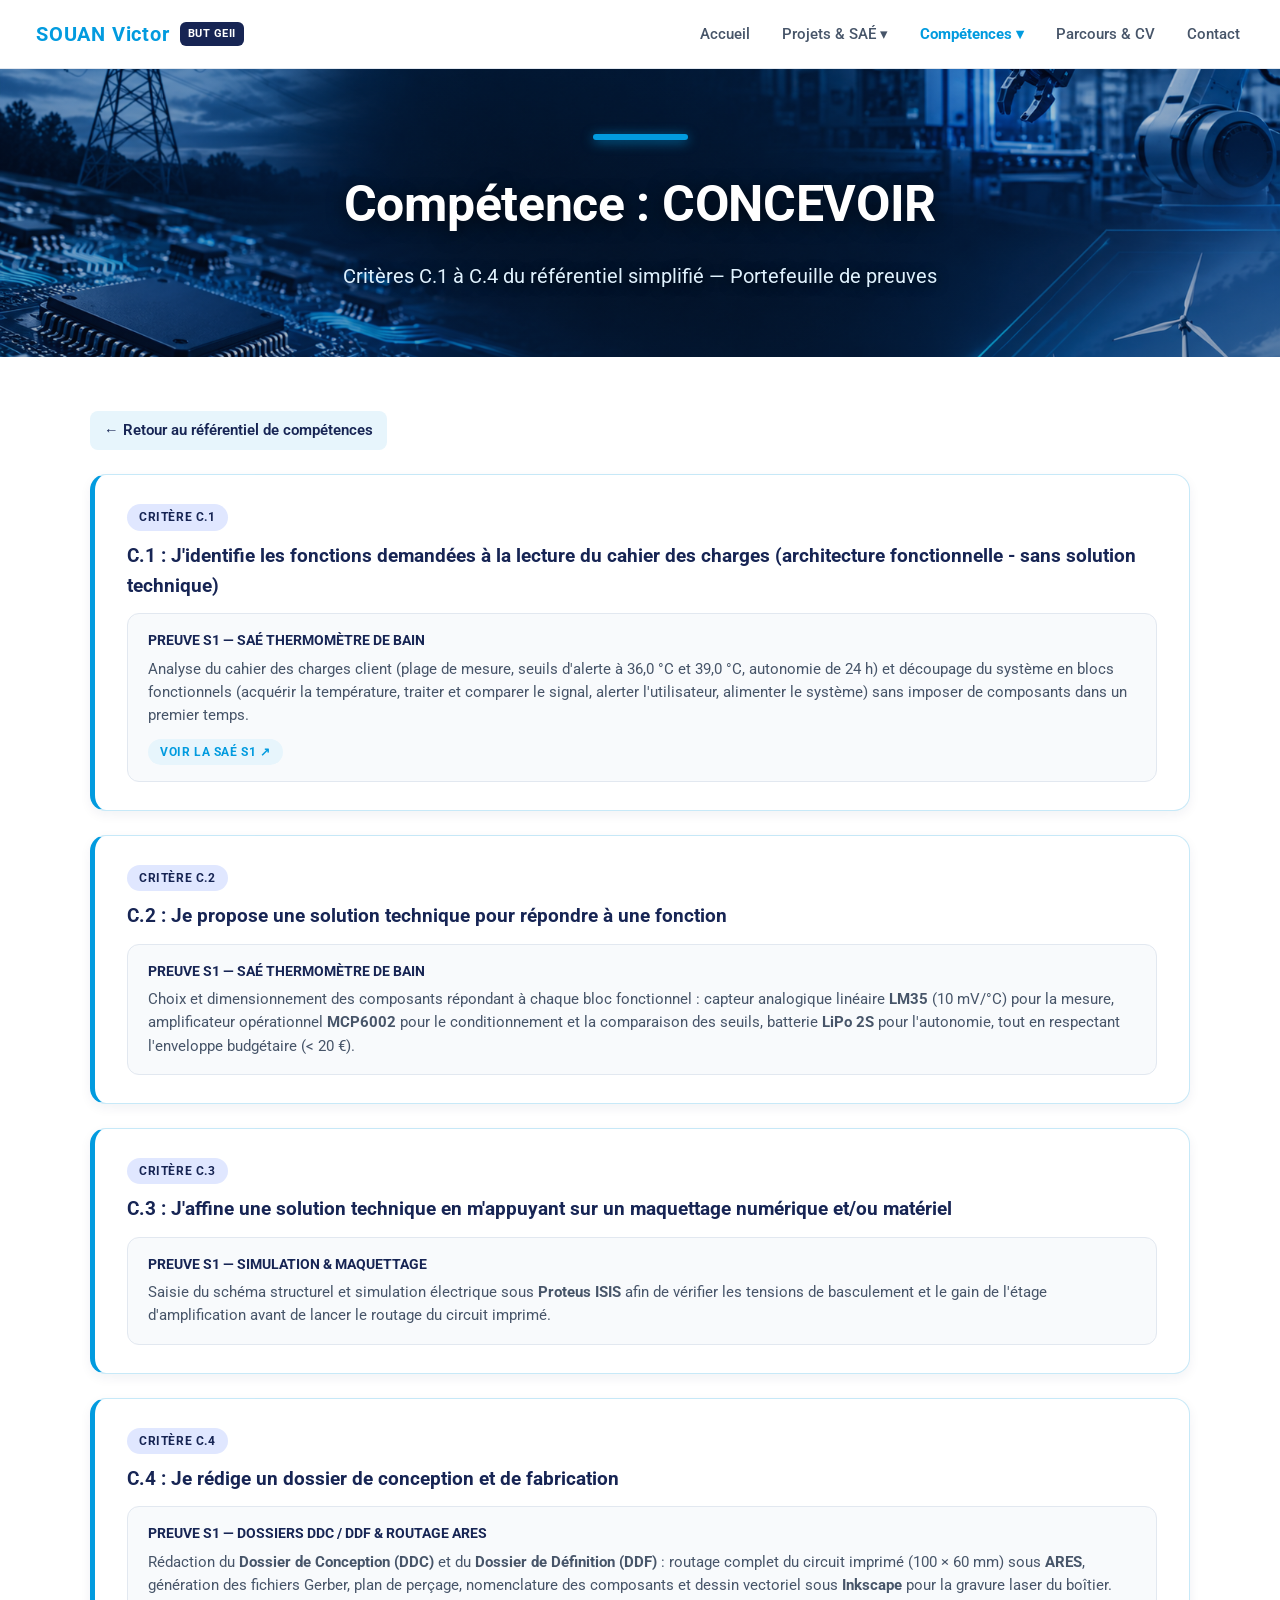
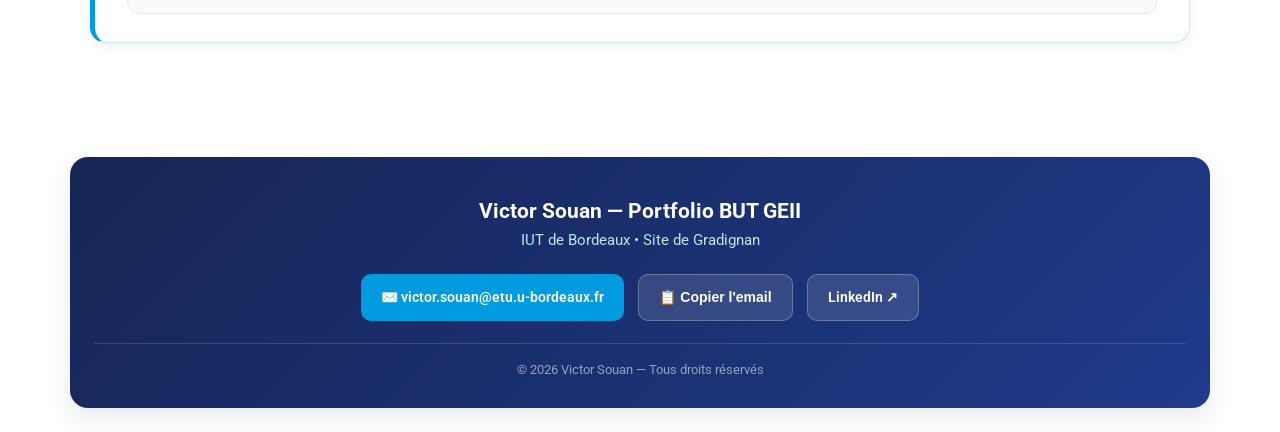
==== comp-concevoir.html @ 29f67bb3 "Add files via upload" ====
<!DOCTYPE html>
<html lang="fr">
<head>
  <meta charset="UTF-8">
  <meta name="viewport" content="width=device-width, initial-scale=1.0">
  <title>Compétence CONCEVOIR — SOUAN Victor</title>
  <link href="https://fonts.googleapis.com/css2?family=Open+Sans:wght@400;600;700&family=Roboto:wght@400;500;700&display=swap" rel="stylesheet">
  <link rel="stylesheet" href="style.css">
  <style>
    .hero-sub { min-height: 260px !important; padding: 65px 20px !important; }
    .breadcrumb {
      display: inline-flex; align-items: center; gap: 8px; text-decoration: none;
      color: var(--navy); font-weight: 600; font-size: 14.5px; margin-bottom: 24px;
      padding: 8px 14px; background: var(--bg-ice); border-radius: 8px; transition: 0.2s;
    }
    .breadcrumb:hover { background: var(--primary); color: #ffffff; }
    .ac-detail-card { margin-bottom: 24px; border-left: 5px solid var(--primary); }
    .ac-detail-card h2 { color: var(--navy); font-size: 19px; margin: 10px 0 12px; }
    .proof-box {
      background: #f8fafc; border: 1px solid #e2e8f0; border-radius: 12px;
      padding: 16px 20px; margin-top: 12px;
    }
    .proof-box h4 { font-size: 13.5px; text-transform: uppercase; color: var(--navy); margin-bottom: 6px; }
    .proof-box p { font-size: 14.5px; color: var(--text-muted); }
  </style>
</head>
<body>

  <header>
    <a href="index.html" class="brand">SOUAN Victor <span class="brand-badge">BUT GEII</span></a>
    <button class="menu-toggle" aria-label="Menu">☰</button>
    <nav>
      <ul>
        <li><a href="index.html">Accueil</a></li>
        <li>
          <a href="projets.html">Projets &amp; SAÉ ▾</a>
          <ul class="dropdown-menu">
            <li><a href="projets.html">Tous les projets</a></li>
            <li><a href="sae-s1.html">SAÉ S1 — Thermomètre de bain</a></li>
          </ul>
        </li>
        <li>
          <a href="competences.html" class="active">Compétences ▾</a>
          <ul class="dropdown-menu">
            <li><a href="competences.html">Vue d'ensemble</a></li>
            <li><a href="comp-concevoir.html">Concevoir (C.1 à C.4)</a></li>
            <li><a href="comp-verifier.html">Vérifier (V.1 à V.2)</a></li>
            <li><a href="comp-maintenir.html">Maintenir (M.1 à M.2)</a></li>
            <li><a href="comp-installer.html">Installer — EME (I.2)</a></li>
            <li><a href="comp-manager.html">Manager (G.1 à G.3)</a></li>
          </ul>
        </li>
        <li><a href="parcours.html">Parcours &amp; CV</a></li>
        <li><a href="contact.html">Contact</a></li>
      </ul>
    </nav>
  </header>

  <section class="hero hero-sub">
    <div class="hero-bar"></div>
    <h1>Compétence : CONCEVOIR</h1>
    <p>Critères C.1 à C.4 du référentiel simplifié — Portefeuille de preuves</p>
  </section>

  <div class="container">
    <a href="competences.html" class="breadcrumb">← Retour au référentiel de compétences</a>

    <!-- C.1 -->
    <div class="card ac-detail-card reveal">
      <span class="badge badge-navy">Critère C.1</span>
      <h2>C.1 : J'identifie les fonctions demandées à la lecture du cahier des charges (architecture fonctionnelle - sans solution technique)</h2>
      <div class="proof-box">
        <h4>Preuve S1 — SAÉ Thermomètre de bain</h4>
        <p>Analyse du cahier des charges client (plage de mesure, seuils d'alerte à 36,0 °C et 39,0 °C, autonomie de 24 h) et découpage du système en blocs fonctionnels (acquérir la température, traiter et comparer le signal, alerter l'utilisateur, alimenter le système) sans imposer de composants dans un premier temps.</p>
        <div style="margin-top: 10px;"><a href="sae-s1.html" class="badge badge-blue" style="text-decoration: none;">Voir la SAÉ S1 ↗</a></div>
      </div>
    </div>

    <!-- C.2 -->
    <div class="card ac-detail-card reveal">
      <span class="badge badge-navy">Critère C.2</span>
      <h2>C.2 : Je propose une solution technique pour répondre à une fonction</h2>
      <div class="proof-box">
        <h4>Preuve S1 — SAÉ Thermomètre de bain</h4>
        <p>Choix et dimensionnement des composants répondant à chaque bloc fonctionnel : capteur analogique linéaire <strong>LM35</strong> (10 mV/°C) pour la mesure, amplificateur opérationnel <strong>MCP6002</strong> pour le conditionnement et la comparaison des seuils, batterie <strong>LiPo 2S</strong> pour l'autonomie, tout en respectant l'enveloppe budgétaire (&lt; 20 €).</p>
      </div>
    </div>

    <!-- C.3 -->
    <div class="card ac-detail-card reveal">
      <span class="badge badge-navy">Critère C.3</span>
      <h2>C.3 : J'affine une solution technique en m'appuyant sur un maquettage numérique et/ou matériel</h2>
      <div class="proof-box">
        <h4>Preuve S1 — Simulation &amp; Maquettage</h4>
        <p>Saisie du schéma structurel et simulation électrique sous <strong>Proteus ISIS</strong> afin de vérifier les tensions de basculement et le gain de l'étage d'amplification avant de lancer le routage du circuit imprimé.</p>
      </div>
    </div>

    <!-- C.4 -->
    <div class="card ac-detail-card reveal">
      <span class="badge badge-navy">Critère C.4</span>
      <h2>C.4 : Je rédige un dossier de conception et de fabrication</h2>
      <div class="proof-box">
        <h4>Preuve S1 — Dossiers DDC / DDF &amp; Routage ARES</h4>
        <p>Rédaction du <strong>Dossier de Conception (DDC)</strong> et du <strong>Dossier de Définition (DDF)</strong> : routage complet du circuit imprimé (100 × 60 mm) sous <strong>ARES</strong>, génération des fichiers Gerber, plan de perçage, nomenclature des composants et dessin vectoriel sous <strong>Inkscape</strong> pour la gravure laser du boîtier.</p>
      </div>
    </div>
  </div>

  <footer>
    <div class="footer-card">
      <h3 style="font-size: 21px;">Victor Souan — Portfolio BUT GEII</h3>
      <p style="font-size: 14.5px; color: #bae6fd;">IUT de Bordeaux • Site de Gradignan</p>
      <div class="footer-actions">
        <a href="mailto:victor.souan@etu.u-bordeaux.fr" class="footer-btn btn-mail">✉️ victor.souan@etu.u-bordeaux.fr</a>
        <button class="footer-btn btn-in" data-copy-email="victor.souan@etu.u-bordeaux.fr">📋 Copier l'email</button>
        <a href="https://www.linkedin.com/in/victor-souan/" target="_blank" rel="noopener noreferrer" class="footer-btn btn-in">LinkedIn ↗</a>
      </div>
      <p style="font-size: 13px; color: #94a3b8; border-top: 1px solid rgba(255,255,255,0.15); padding-top: 16px;">© 2026 Victor Souan — Tous droits réservés</p>
    </div>
  </footer>

  <button id="backToTop" title="Haut de page">↑</button>
  <script src="script.js"></script>
</body>
</html>
---- style.css ----
:root {
  --primary: #029bdf;
  --primary-hover: #0284c7;
  --navy: #172554;
  --navy-light: #1e3a8a;
  --bg-ice: #e7f5fc;
  --text-dark: #1e293b;
  --text-muted: #475569;
  --border-light: rgba(2, 155, 223, 0.22);
  --shadow-sm: 0 4px 12px rgba(23, 37, 84, 0.06);
  --shadow-md: 0 10px 25px rgba(23, 37, 84, 0.1);
}

* {
  box-sizing: border-box;
  margin: 0;
  padding: 0;
}

html {
  scroll-behavior: smooth;
}

body {
  font-family: 'Roboto', 'Open Sans', Arial, sans-serif;
  color: var(--text-dark);
  background: #ffffff;
  line-height: 1.6;
  overflow-x: hidden;
}

/* --- ANIMATIONS AU SCROLL --- */
.reveal {
  opacity: 0;
  transform: translateY(24px);
  transition: opacity 0.6s ease, transform 0.6s ease;
}

.reveal.visible {
  opacity: 1;
  transform: translateY(0);
}

/* --- HEADER & NAVIGATION --- */
header {
  position: sticky;
  top: 0;
  z-index: 1000;
  background: rgba(255, 255, 255, 0.94);
  backdrop-filter: blur(10px);
  border-bottom: 1px solid #e2e8f0;
  padding: 14px 36px;
  display: flex;
  justify-content: space-between;
  align-items: center;
}

.brand {
  display: flex;
  align-items: center;
  gap: 10px;
  text-decoration: none;
  color: var(--primary);
  font-size: 20px;
  font-weight: 700;
  letter-spacing: 0.8px;
}

.brand-badge {
  background: var(--navy);
  color: #ffffff;
  font-size: 11px;
  padding: 3px 8px;
  border-radius: 6px;
  letter-spacing: 0.5px;
}

nav > ul {
  list-style: none;
  display: flex;
  gap: 24px;
  align-items: center;
}

nav li {
  position: relative;
}

nav a {
  text-decoration: none;
  color: var(--text-muted);
  font-size: 15px;
  font-weight: 500;
  padding: 8px 4px;
  display: inline-block;
  transition: color 0.2s;
}

nav a:hover, nav a.active {
  color: var(--primary);
  font-weight: 700;
}

.dropdown-menu {
  display: none;
  position: absolute;
  top: 100%;
  left: 0;
  background: #ffffff;
  min-width: 210px;
  border: 1px solid #e2e8f0;
  border-radius: 12px;
  box-shadow: var(--shadow-md);
  list-style: none;
  padding: 8px 0;
  z-index: 1100;
}

nav li:hover .dropdown-menu {
  display: block;
}

.dropdown-menu a {
  display: block;
  padding: 9px 18px;
  font-size: 14px;
}

.dropdown-menu a:hover {
  background: var(--bg-ice);
  color: var(--navy);
}

.menu-toggle {
  display: none;
  background: none;
  border: 1px solid #cbd5e1;
  border-radius: 8px;
  padding: 6px 12px;
  font-size: 20px;
  cursor: pointer;
  color: var(--navy);
}

/* --- HERO BANNER EN GRAND FORMAT (PLEIN ÉCRAN) --- */
.hero {
  background: linear-gradient(rgba(10, 18, 36, 0.18), rgba(10, 18, 36, 0.28)),
              url('banniere-geii.png') center/cover no-repeat;
  color: #ffffff;
  text-align: center;
  padding: 120px 20px;
  min-height: 82vh;
  display: flex;
  flex-direction: column;
  justify-content: center;
  align-items: center;
}

.hero-bar {
  width: 95px;
  height: 6px;
  background: var(--primary);
  margin: 0 auto 24px;
  border-radius: 3px;
  box-shadow: 0 2px 12px rgba(2, 155, 223, 0.7);
}

.hero h1 {
  font-size: 50px;
  font-weight: 700;
  margin-bottom: 16px;
  letter-spacing: -0.3px;
  text-shadow: 0 3px 18px rgba(0, 0, 0, 0.65);
}

.hero p {
  font-size: 20px;
  color: #e0f2fe;
  max-width: 780px;
  margin: 0 auto;
  text-shadow: 0 2px 12px rgba(0, 0, 0, 0.65);
}

/* --- CONTENEURS & CARTES --- */
.container {
  max-width: 1140px;
  margin: 0 auto;
  padding: 54px 20px;
}

.section-ice {
  background: var(--bg-ice);
  padding: 54px 20px;
}

.section-title {
  text-align: center;
  font-size: 26px;
  font-weight: 700;
  color: var(--primary);
  text-transform: uppercase;
  letter-spacing: 0.6px;
  margin-bottom: 28px;
}

.card {
  background: #ffffff;
  border-radius: 16px;
  padding: 28px 32px;
  border: 1px solid var(--border-light);
  box-shadow: var(--shadow-sm);
  transition: transform 0.25s ease, box-shadow 0.25s ease;
}

.card:hover {
  box-shadow: var(--shadow-md);
}

/* --- BADGES & BOUTONS --- */
.badge {
  display: inline-block;
  padding: 4px 12px;
  border-radius: 99px;
  font-size: 11.5px;
  font-weight: 700;
  letter-spacing: 0.6px;
  text-transform: uppercase;
}

.badge-blue { background: var(--bg-ice); color: var(--primary); }
.badge-navy { background: #e0e7ff; color: var(--navy); }
.badge-green { background: #dcfce7; color: #166534; }
.badge-amber { background: #fef3c7; color: #92400e; }
.badge-gray { background: #f1f5f9; color: #475569; }

.btn-navy {
  display: inline-flex;
  align-items: center;
  justify-content: center;
  gap: 10px;
  background: var(--navy);
  color: #ffffff;
  text-decoration: none;
  font-size: 14.5px;
  font-weight: 600;
  padding: 13px 24px;
  border-radius: 11px;
  border: none;
  cursor: pointer;
  transition: all 0.25s ease;
  box-shadow: 0 4px 12px rgba(23, 37, 84, 0.16);
}

.btn-navy:hover {
  background: #2563eb;
  transform: translateY(-2px);
  box-shadow: 0 8px 20px rgba(37, 99, 235, 0.25);
}

.btn-outline {
  display: inline-flex;
  align-items: center;
  justify-content: center;
  gap: 8px;
  background: #ffffff;
  color: var(--navy);
  text-decoration: none;
  font-size: 14.5px;
  font-weight: 600;
  padding: 12px 22px;
  border-radius: 11px;
  border: 1.5px solid var(--navy);
  cursor: pointer;
  transition: all 0.25s ease;
}

.btn-outline:hover {
  background: var(--navy);
  color: #ffffff;
}

/* --- BOUTON RETOUR EN HAUT --- */
#backToTop {
  position: fixed;
  bottom: 24px;
  right: 24px;
  width: 44px;
  height: 44px;
  border-radius: 50%;
  background: var(--navy);
  color: #ffffff;
  border: none;
  font-size: 18px;
  cursor: pointer;
  box-shadow: var(--shadow-md);
  opacity: 0;
  pointer-events: none;
  transition: 0.3s;
  z-index: 999;
}

#backToTop.show {
  opacity: 1;
  pointer-events: auto;
}

#backToTop:hover {
  background: var(--primary);
  transform: translateY(-3px);
}

/* --- FOOTER --- */
footer {
  padding: 36px 20px 24px;
  background: #ffffff;
}

.footer-card {
  max-width: 1140px;
  margin: 0 auto;
  background: linear-gradient(135deg, var(--navy) 0%, var(--navy-light) 100%);
  color: #ffffff;
  padding: 38px 24px 28px;
  border-radius: 18px;
  text-align: center;
  box-shadow: var(--shadow-md);
}

.footer-actions {
  display: flex;
  justify-content: center;
  flex-wrap: wrap;
  gap: 14px;
  margin: 22px 0;
}

.footer-btn {
  display: inline-flex;
  align-items: center;
  gap: 8px;
  padding: 11px 20px;
  border-radius: 10px;
  font-size: 14px;
  font-weight: 600;
  text-decoration: none;
  border: none;
  cursor: pointer;
  transition: 0.25s;
}

.btn-mail { background: var(--primary); color: #ffffff; }
.btn-mail:hover { background: #38bdf8; color: #0f172a; }
.btn-in { background: rgba(255,255,255,0.12); color: #ffffff; border: 1px solid rgba(255,255,255,0.25); }
.btn-in:hover { background: #ffffff; color: var(--navy); }

/* --- RESPONSIVE MOBILE --- */
@media (max-width: 820px) {
  header { padding: 14px 20px; }
  .menu-toggle { display: block; }
  nav {
    display: none;
    width: 100%;
    padding-top: 12px;
  }
  nav.open { display: block; }
  nav > ul { flex-direction: column; align-items: flex-start; gap: 6px; }
  .dropdown-menu {
    position: static;
    box-shadow: none;
    border: none;
    padding-left: 16px;
    display: block;
  }
  .hero h1 { font-size: 32px; }
  .hero p { font-size: 16px; }
  .hero { padding: 80px 16px; min-height: 55vh; }
}/* --- VISIONNEUSE PLEIN ÉCRAN (LIGHTBOX) --- */
.proof-img {
  cursor: zoom-in;
  transition: transform 0.25s ease, box-shadow 0.25s ease;
}

.proof-img:hover {
  transform: scale(1.02);
  box-shadow: 0 8px 20px rgba(2, 155, 223, 0.25);
}

#imageLightbox {
  position: fixed;
  inset: 0;
  background: rgba(15, 23, 42, 0.92);
  backdrop-filter: blur(6px);
  display: none;
  flex-direction: column;
  justify-content: center;
  align-items: center;
  padding: 24px;
  z-index: 2000;
}

#imageLightbox.active {
  display: flex;
  animation: fadeInZoom 0.22s ease;
}

@keyframes fadeInZoom {
  from { opacity: 0; transform: scale(0.96); }
  to { opacity: 1; transform: scale(1); }
}

#lightboxImg {
  max-width: 92vw;
  max-height: 80vh;
  border-radius: 12px;
  border: 2px solid rgba(255, 255, 255, 0.2);
  box-shadow: 0 20px 50px rgba(0, 0, 0, 0.6);
  background: #ffffff;
}

#lightboxCaption {
  color: #e0f2fe;
  font-size: 16px;
  font-weight: 600;
  margin-top: 16px;
  text-align: center;
}

#lightboxClose {
  position: absolute;
  top: 22px;
  right: 28px;
  background: rgba(255, 255, 255, 0.15);
  color: #ffffff;
  border: 1px solid rgba(255, 255, 255, 0.3);
  border-radius: 50%;
  width: 44px;
  height: 44px;
  font-size: 20px;
  cursor: pointer;
  transition: 0.2s;
}

#lightboxClose:hover {
  background: var(--primary);
}
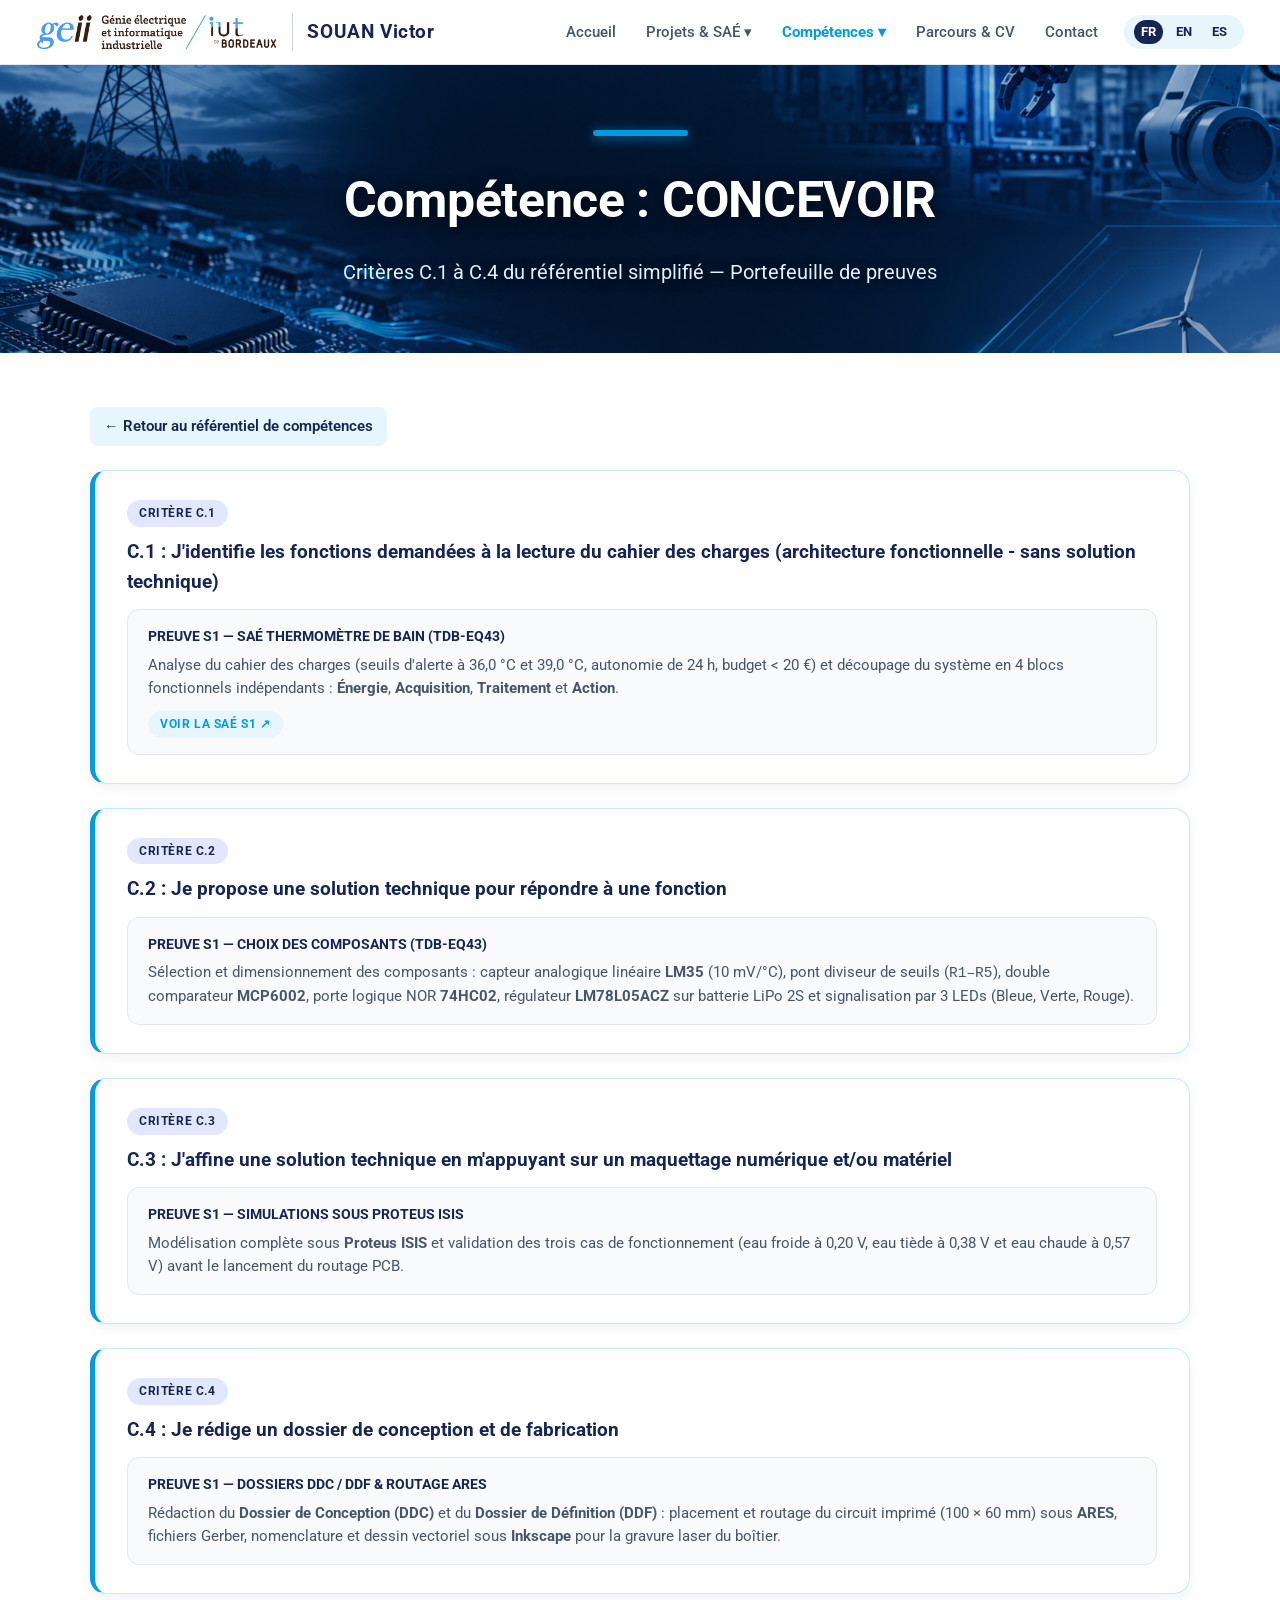
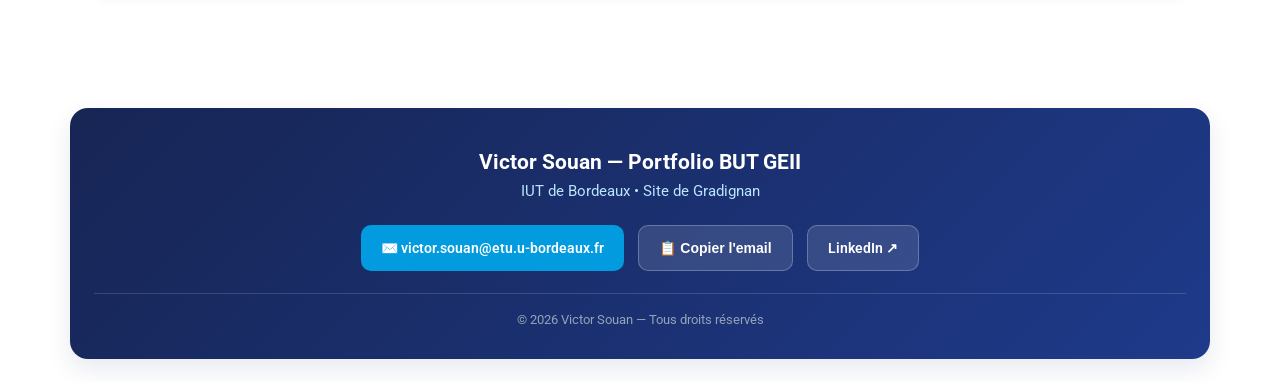
==== commit a0648289: "Add files via upload" ====
--- a/comp-concevoir.html
+++ b/comp-concevoir.html
@@ -27,7 +27,10 @@
 <body>
 
   <header>
-    <a href="index.html" class="brand">SOUAN Victor <span class="brand-badge">BUT GEII</span></a>
+    <a href="index.html" class="brand">
+      <img src="logoGEII_retina.png" alt="Logo GEII IUT de Bordeaux" class="brand-logo">
+      <span>SOUAN Victor</span>
+    </a>
     <button class="menu-toggle" aria-label="Menu">☰</button>
     <nav>
       <ul>
@@ -52,6 +55,11 @@
         </li>
         <li><a href="parcours.html">Parcours &amp; CV</a></li>
         <li><a href="contact.html">Contact</a></li>
+        <li class="lang-switch">
+          <a href="index.html" class="active-lang">FR</a>
+          <a href="index-en.html">EN</a>
+          <a href="index-es.html">ES</a>
+        </li>
       </ul>
     </nav>
   </header>
@@ -65,44 +73,40 @@
   <div class="container">
     <a href="competences.html" class="breadcrumb">← Retour au référentiel de compétences</a>
 
-    <!-- C.1 -->
     <div class="card ac-detail-card reveal">
       <span class="badge badge-navy">Critère C.1</span>
       <h2>C.1 : J'identifie les fonctions demandées à la lecture du cahier des charges (architecture fonctionnelle - sans solution technique)</h2>
       <div class="proof-box">
-        <h4>Preuve S1 — SAÉ Thermomètre de bain</h4>
-        <p>Analyse du cahier des charges client (plage de mesure, seuils d'alerte à 36,0 °C et 39,0 °C, autonomie de 24 h) et découpage du système en blocs fonctionnels (acquérir la température, traiter et comparer le signal, alerter l'utilisateur, alimenter le système) sans imposer de composants dans un premier temps.</p>
+        <h4>Preuve S1 — SAÉ Thermomètre de bain (TDB-EQ43)</h4>
+        <p>Analyse du cahier des charges (seuils d'alerte à 36,0 °C et 39,0 °C, autonomie de 24 h, budget &lt; 20 €) et découpage du système en 4 blocs fonctionnels indépendants : <strong>Énergie</strong>, <strong>Acquisition</strong>, <strong>Traitement</strong> et <strong>Action</strong>.</p>
         <div style="margin-top: 10px;"><a href="sae-s1.html" class="badge badge-blue" style="text-decoration: none;">Voir la SAÉ S1 ↗</a></div>
       </div>
     </div>
 
-    <!-- C.2 -->
     <div class="card ac-detail-card reveal">
       <span class="badge badge-navy">Critère C.2</span>
       <h2>C.2 : Je propose une solution technique pour répondre à une fonction</h2>
       <div class="proof-box">
-        <h4>Preuve S1 — SAÉ Thermomètre de bain</h4>
-        <p>Choix et dimensionnement des composants répondant à chaque bloc fonctionnel : capteur analogique linéaire <strong>LM35</strong> (10 mV/°C) pour la mesure, amplificateur opérationnel <strong>MCP6002</strong> pour le conditionnement et la comparaison des seuils, batterie <strong>LiPo 2S</strong> pour l'autonomie, tout en respectant l'enveloppe budgétaire (&lt; 20 €).</p>
+        <h4>Preuve S1 — Choix des composants (TDB-EQ43)</h4>
+        <p>Sélection et dimensionnement des composants : capteur analogique linéaire <strong>LM35</strong> (10 mV/°C), pont diviseur de seuils (<code>R1–R5</code>), double comparateur <strong>MCP6002</strong>, porte logique NOR <strong>74HC02</strong>, régulateur <strong>LM78L05ACZ</strong> sur batterie LiPo 2S et signalisation par 3 LEDs (Bleue, Verte, Rouge).</p>
       </div>
     </div>
 
-    <!-- C.3 -->
     <div class="card ac-detail-card reveal">
       <span class="badge badge-navy">Critère C.3</span>
       <h2>C.3 : J'affine une solution technique en m'appuyant sur un maquettage numérique et/ou matériel</h2>
       <div class="proof-box">
-        <h4>Preuve S1 — Simulation &amp; Maquettage</h4>
-        <p>Saisie du schéma structurel et simulation électrique sous <strong>Proteus ISIS</strong> afin de vérifier les tensions de basculement et le gain de l'étage d'amplification avant de lancer le routage du circuit imprimé.</p>
+        <h4>Preuve S1 — Simulations sous Proteus ISIS</h4>
+        <p>Modélisation complète sous <strong>Proteus ISIS</strong> et validation des trois cas de fonctionnement (eau froide à 0,20 V, eau tiède à 0,38 V et eau chaude à 0,57 V) avant le lancement du routage PCB.</p>
       </div>
     </div>
 
-    <!-- C.4 -->
     <div class="card ac-detail-card reveal">
       <span class="badge badge-navy">Critère C.4</span>
       <h2>C.4 : Je rédige un dossier de conception et de fabrication</h2>
       <div class="proof-box">
         <h4>Preuve S1 — Dossiers DDC / DDF &amp; Routage ARES</h4>
-        <p>Rédaction du <strong>Dossier de Conception (DDC)</strong> et du <strong>Dossier de Définition (DDF)</strong> : routage complet du circuit imprimé (100 × 60 mm) sous <strong>ARES</strong>, génération des fichiers Gerber, plan de perçage, nomenclature des composants et dessin vectoriel sous <strong>Inkscape</strong> pour la gravure laser du boîtier.</p>
+        <p>Rédaction du <strong>Dossier de Conception (DDC)</strong> et du <strong>Dossier de Définition (DDF)</strong> : placement et routage du circuit imprimé (100 × 60 mm) sous <strong>ARES</strong>, fichiers Gerber, nomenclature et dessin vectoriel sous <strong>Inkscape</strong> pour la gravure laser du boîtier.</p>
       </div>
     </div>
   </div>
--- a/style.css
+++ b/style.css
@@ -46,10 +46,10 @@
   position: sticky;
   top: 0;
   z-index: 1000;
-  background: rgba(255, 255, 255, 0.94);
+  background: rgba(255, 255, 255, 0.96);
   backdrop-filter: blur(10px);
   border-bottom: 1px solid #e2e8f0;
-  padding: 14px 36px;
+  padding: 12px 36px;
   display: flex;
   justify-content: space-between;
   align-items: center;
@@ -58,27 +58,51 @@
 .brand {
   display: flex;
   align-items: center;
-  gap: 10px;
-  text-decoration: none;
-  color: var(--primary);
-  font-size: 20px;
-  font-weight: 700;
-  letter-spacing: 0.8px;
-}
-
-.brand-badge {
+  gap: 14px;
+  text-decoration: none;
+  color: var(--navy);
+  font-size: 19px;
+  font-weight: 700;
+  letter-spacing: 0.6px;
+}
+
+.brand-logo {
+  height: 36px;
+  width: auto;
+  display: block;
+  padding-right: 14px;
+  border-right: 1.5px solid #cbd5e1;
+}
+
+.lang-switch {
+  display: inline-flex;
+  align-items: center;
+  gap: 6px;
+  background: var(--bg-ice);
+  padding: 5px 10px;
+  border-radius: 99px;
+  font-size: 12.5px;
+  font-weight: 700;
+}
+
+.lang-switch a {
+  padding: 2px 7px;
+  border-radius: 99px;
+  color: var(--navy);
+  text-decoration: none;
+  font-size: 12.5px;
+  font-weight: 700;
+}
+
+.lang-switch a.active-lang {
   background: var(--navy);
   color: #ffffff;
-  font-size: 11px;
-  padding: 3px 8px;
-  border-radius: 6px;
-  letter-spacing: 0.5px;
 }
 
 nav > ul {
   list-style: none;
   display: flex;
-  gap: 24px;
+  gap: 22px;
   align-items: center;
 }
 
@@ -107,7 +131,7 @@
   top: 100%;
   left: 0;
   background: #ffffff;
-  min-width: 210px;
+  min-width: 225px;
   border: 1px solid #e2e8f0;
   border-radius: 12px;
   box-shadow: var(--shadow-md);
@@ -142,7 +166,7 @@
   color: var(--navy);
 }
 
-/* --- HERO BANNER EN GRAND FORMAT (PLEIN ÉCRAN) --- */
+/* --- HERO BANNER EN GRAND FORMAT --- */
 .hero {
   background: linear-gradient(rgba(10, 18, 36, 0.18), rgba(10, 18, 36, 0.28)),
               url('banniere-geii.png') center/cover no-repeat;
@@ -277,6 +301,76 @@
 .btn-outline:hover {
   background: var(--navy);
   color: #ffffff;
+}
+
+/* --- VISIONNEUSE PLEIN ÉCRAN (LIGHTBOX) --- */
+.proof-img {
+  cursor: zoom-in;
+  transition: transform 0.25s ease, box-shadow 0.25s ease;
+}
+
+.proof-img:hover {
+  transform: scale(1.02);
+  box-shadow: 0 8px 20px rgba(2, 155, 223, 0.25);
+}
+
+#imageLightbox {
+  position: fixed;
+  inset: 0;
+  background: rgba(15, 23, 42, 0.92);
+  backdrop-filter: blur(6px);
+  display: none;
+  flex-direction: column;
+  justify-content: center;
+  align-items: center;
+  padding: 24px;
+  z-index: 2000;
+}
+
+#imageLightbox.active {
+  display: flex;
+  animation: fadeInZoom 0.22s ease;
+}
+
+@keyframes fadeInZoom {
+  from { opacity: 0; transform: scale(0.96); }
+  to { opacity: 1; transform: scale(1); }
+}
+
+#lightboxImg {
+  max-width: 92vw;
+  max-height: 80vh;
+  border-radius: 12px;
+  border: 2px solid rgba(255, 255, 255, 0.2);
+  box-shadow: 0 20px 50px rgba(0, 0, 0, 0.6);
+  background: #ffffff;
+}
+
+#lightboxCaption {
+  color: #e0f2fe;
+  font-size: 16px;
+  font-weight: 600;
+  margin-top: 16px;
+  text-align: center;
+}
+
+#lightboxClose {
+  position: absolute;
+  top: 22px;
+  right: 28px;
+  background: rgba(255, 255, 255, 0.15);
+  color: #ffffff;
+  border: 1px solid rgba(255, 255, 255, 0.3);
+  border-radius: 50%;
+  width: 44px;
+  height: 44px;
+  font-size: 20px;
+  cursor: pointer;
+  transition: 0.2s;
+}
+
+#lightboxClose:hover {
+  background: var(--primary);
 }
 
 /* --- BOUTON RETOUR EN HAUT --- */
@@ -355,7 +449,9 @@
 
 /* --- RESPONSIVE MOBILE --- */
 @media (max-width: 820px) {
-  header { padding: 14px 20px; }
+  header { padding: 12px 18px; }
+  .brand-logo { height: 28px; padding-right: 10px; }
+  .brand { font-size: 16px; gap: 10px; }
   .menu-toggle { display: block; }
   nav {
     display: none;
@@ -374,72 +470,4 @@
   .hero h1 { font-size: 32px; }
   .hero p { font-size: 16px; }
   .hero { padding: 80px 16px; min-height: 55vh; }
-}/* --- VISIONNEUSE PLEIN ÉCRAN (LIGHTBOX) --- */
-.proof-img {
-  cursor: zoom-in;
-  transition: transform 0.25s ease, box-shadow 0.25s ease;
-}
-
-.proof-img:hover {
-  transform: scale(1.02);
-  box-shadow: 0 8px 20px rgba(2, 155, 223, 0.25);
-}
-
-#imageLightbox {
-  position: fixed;
-  inset: 0;
-  background: rgba(15, 23, 42, 0.92);
-  backdrop-filter: blur(6px);
-  display: none;
-  flex-direction: column;
-  justify-content: center;
-  align-items: center;
-  padding: 24px;
-  z-index: 2000;
-}
-
-#imageLightbox.active {
-  display: flex;
-  animation: fadeInZoom 0.22s ease;
-}
-
-@keyframes fadeInZoom {
-  from { opacity: 0; transform: scale(0.96); }
-  to { opacity: 1; transform: scale(1); }
-}
-
-#lightboxImg {
-  max-width: 92vw;
-  max-height: 80vh;
-  border-radius: 12px;
-  border: 2px solid rgba(255, 255, 255, 0.2);
-  box-shadow: 0 20px 50px rgba(0, 0, 0, 0.6);
-  background: #ffffff;
-}
-
-#lightboxCaption {
-  color: #e0f2fe;
-  font-size: 16px;
-  font-weight: 600;
-  margin-top: 16px;
-  text-align: center;
-}
-
-#lightboxClose {
-  position: absolute;
-  top: 22px;
-  right: 28px;
-  background: rgba(255, 255, 255, 0.15);
-  color: #ffffff;
-  border: 1px solid rgba(255, 255, 255, 0.3);
-  border-radius: 50%;
-  width: 44px;
-  height: 44px;
-  font-size: 20px;
-  cursor: pointer;
-  transition: 0.2s;
-}
-
-#lightboxClose:hover {
-  background: var(--primary);
 }
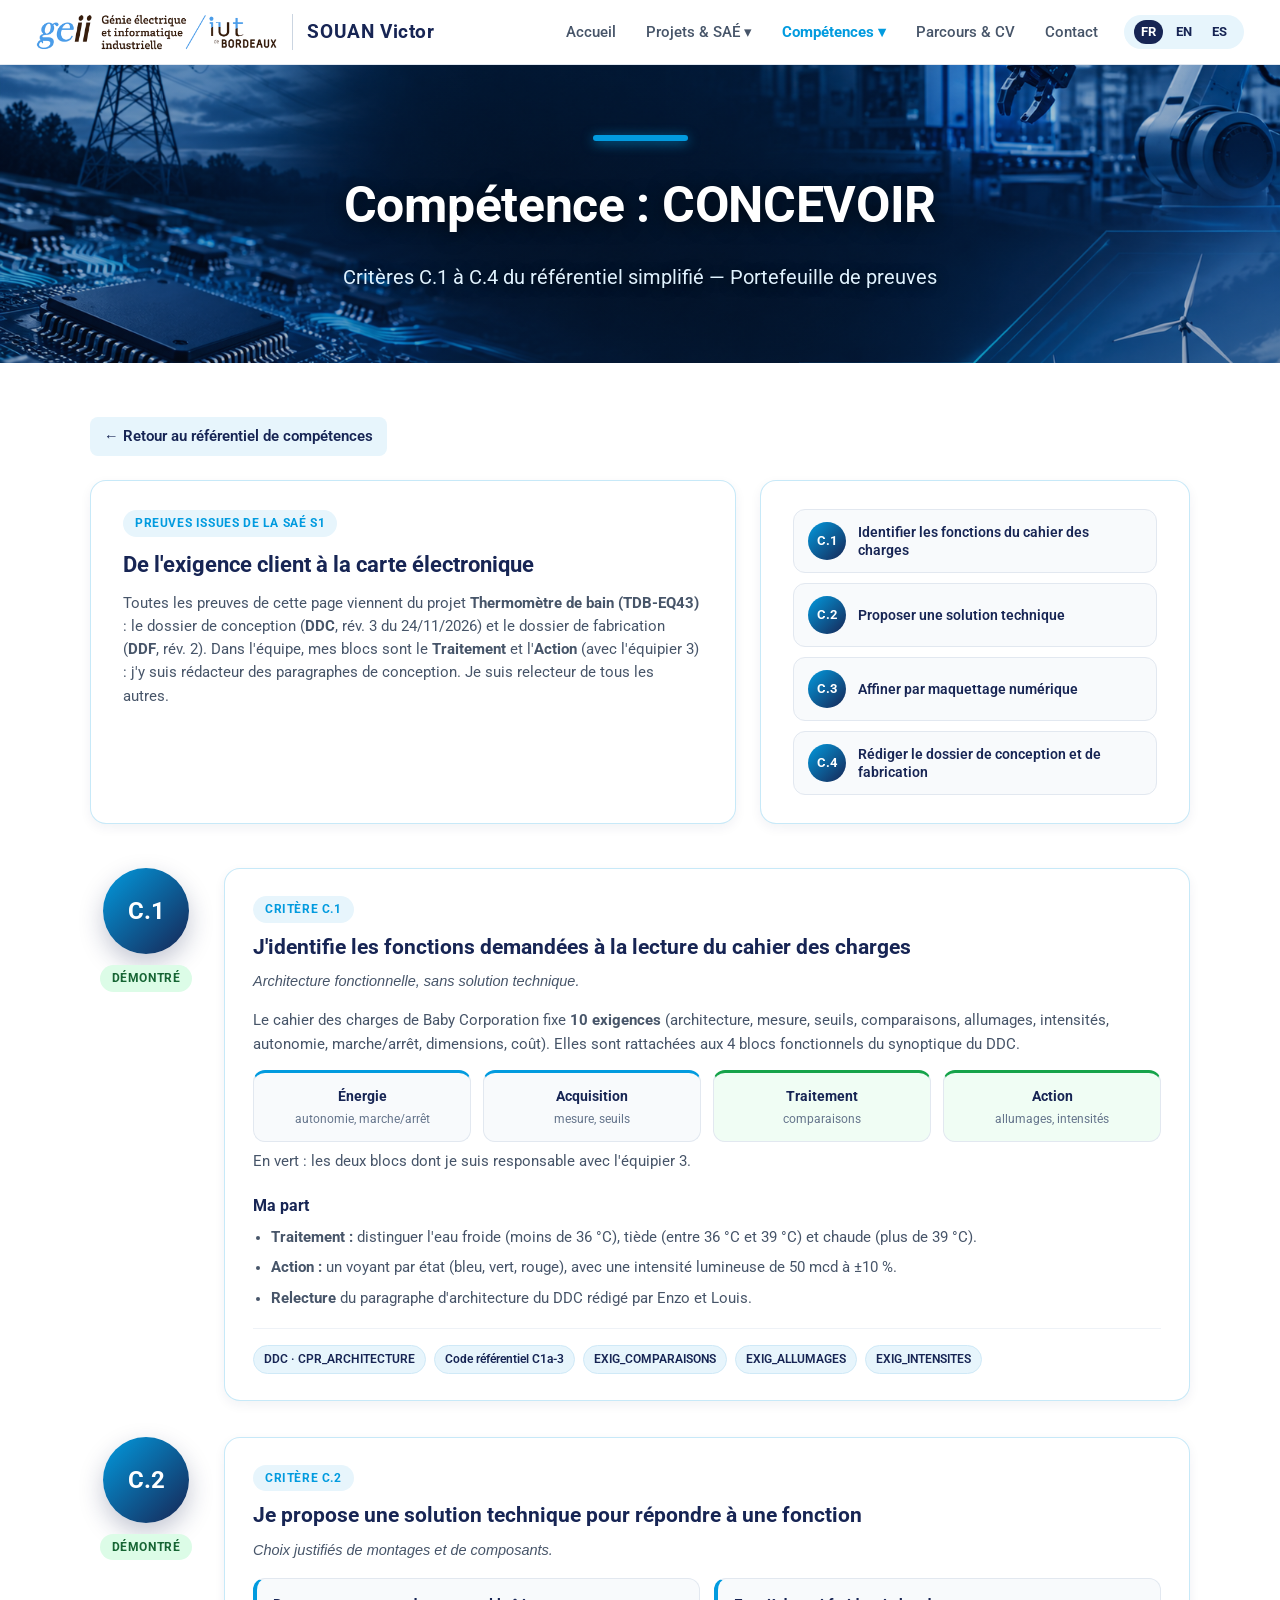
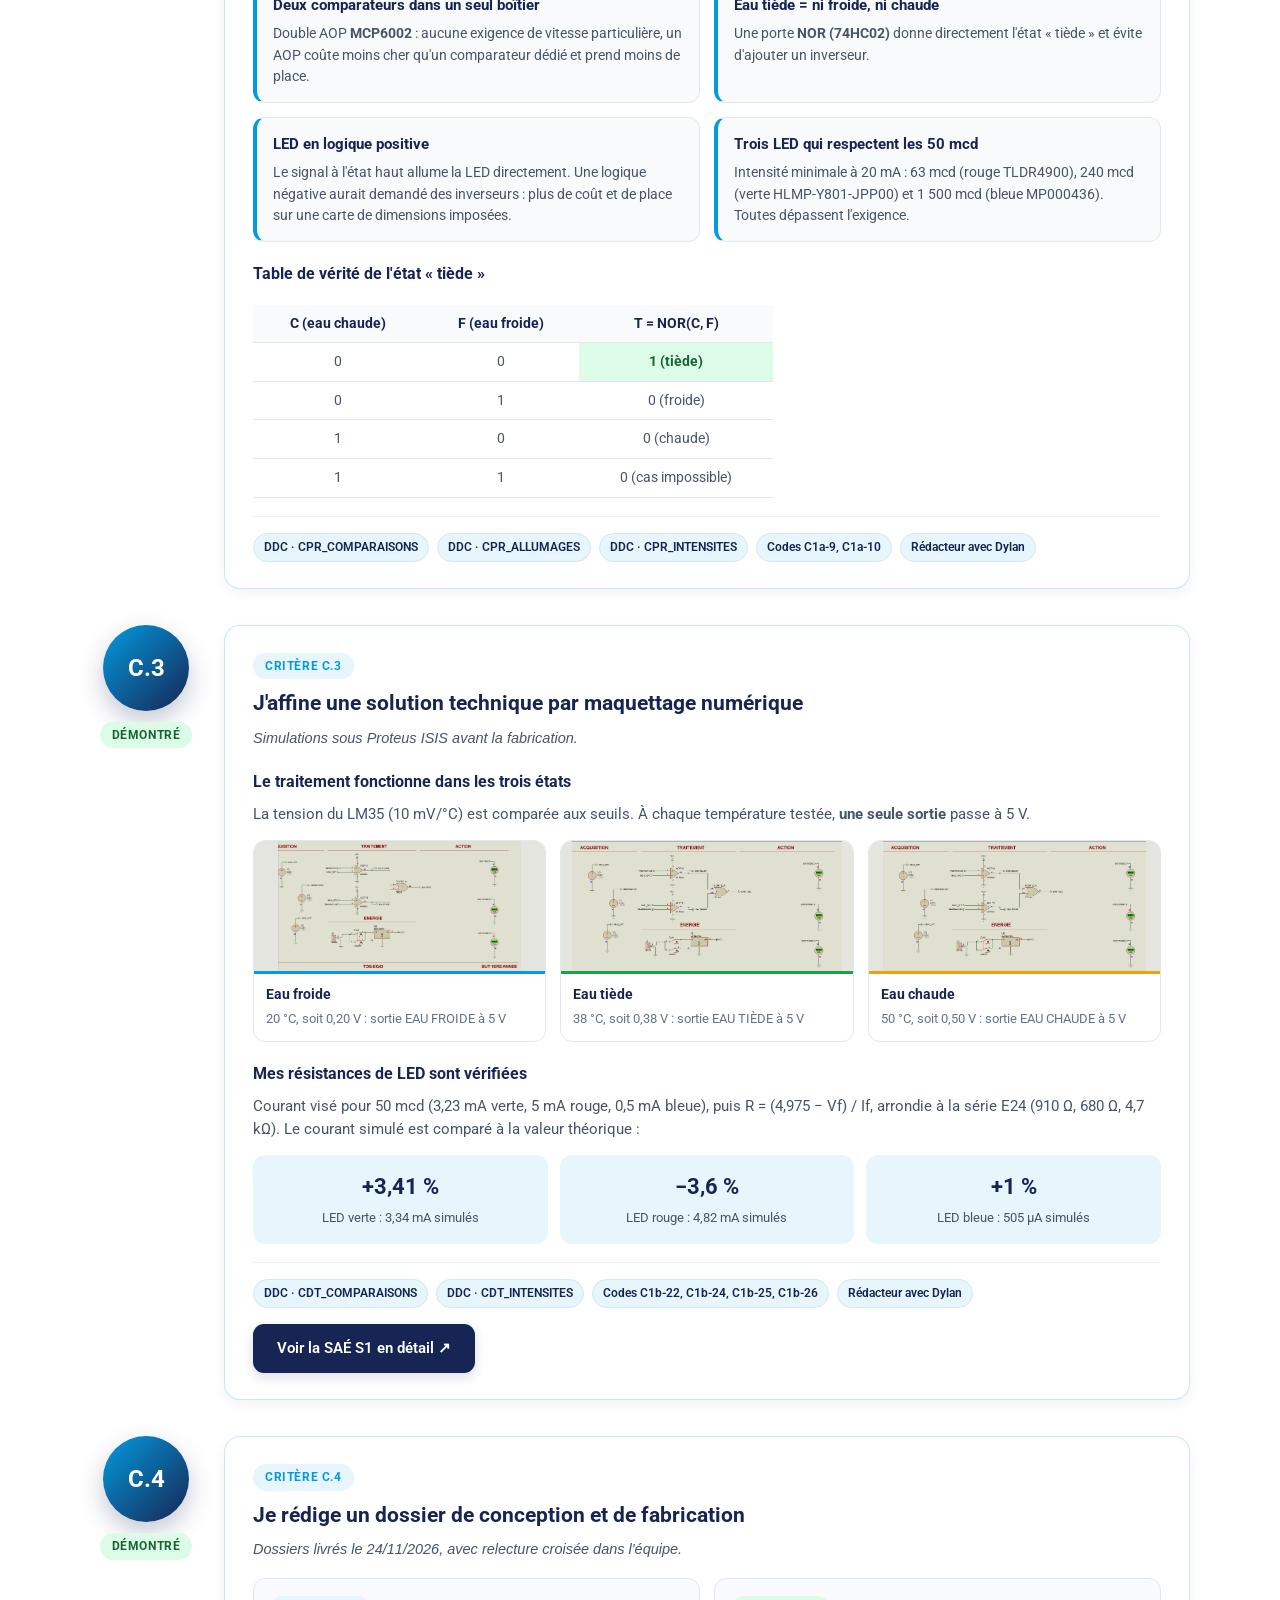
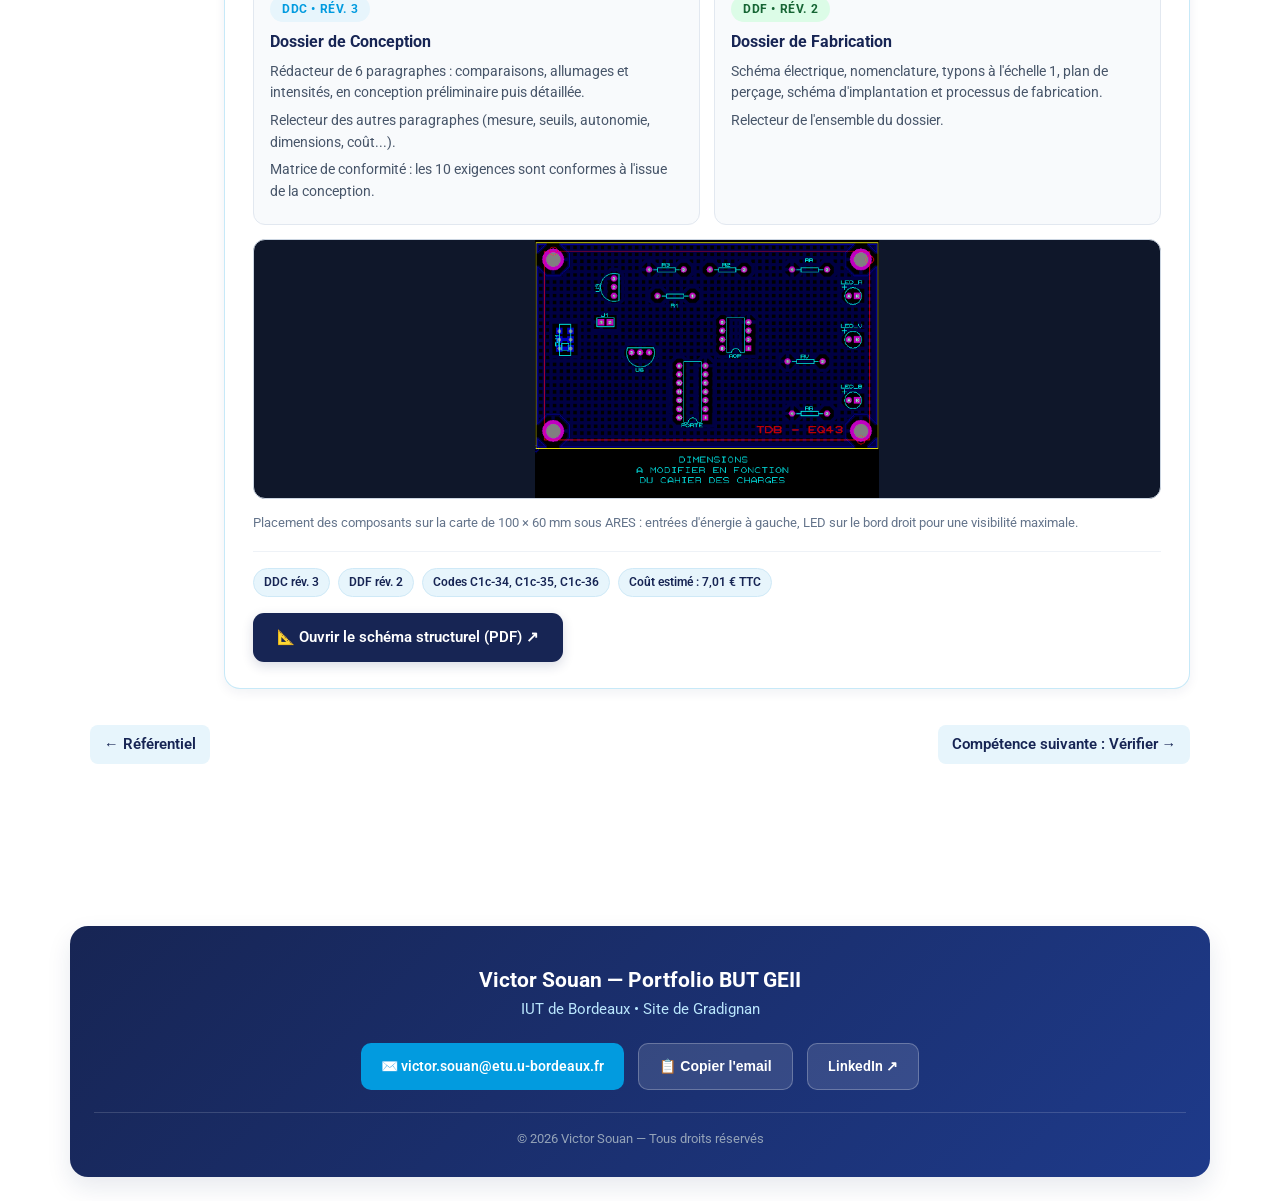
==== commit c3b81511: "Add files via upload" ====
--- a/comp-concevoir.html
+++ b/comp-concevoir.html
@@ -7,21 +7,413 @@
   <link href="https://fonts.googleapis.com/css2?family=Open+Sans:wght@400;600;700&family=Roboto:wght@400;500;700&display=swap" rel="stylesheet">
   <link rel="stylesheet" href="style.css">
   <style>
-    .hero-sub { min-height: 260px !important; padding: 65px 20px !important; }
+    .hero-sub {
+      min-height: 280px !important;
+      padding: 70px 20px !important;
+    }
+
     .breadcrumb {
-      display: inline-flex; align-items: center; gap: 8px; text-decoration: none;
-      color: var(--navy); font-weight: 600; font-size: 14.5px; margin-bottom: 24px;
-      padding: 8px 14px; background: var(--bg-ice); border-radius: 8px; transition: 0.2s;
-    }
-    .breadcrumb:hover { background: var(--primary); color: #ffffff; }
-    .ac-detail-card { margin-bottom: 24px; border-left: 5px solid var(--primary); }
-    .ac-detail-card h2 { color: var(--navy); font-size: 19px; margin: 10px 0 12px; }
-    .proof-box {
-      background: #f8fafc; border: 1px solid #e2e8f0; border-radius: 12px;
-      padding: 16px 20px; margin-top: 12px;
-    }
-    .proof-box h4 { font-size: 13.5px; text-transform: uppercase; color: var(--navy); margin-bottom: 6px; }
-    .proof-box p { font-size: 14.5px; color: var(--text-muted); }
+      display: inline-flex;
+      align-items: center;
+      gap: 8px;
+      text-decoration: none;
+      color: var(--navy);
+      font-weight: 600;
+      font-size: 14.5px;
+      margin-bottom: 24px;
+      padding: 8px 14px;
+      background: var(--bg-ice);
+      border-radius: 8px;
+      transition: 0.2s;
+    }
+
+    .breadcrumb:hover {
+      background: var(--primary);
+      color: #ffffff;
+    }
+
+    /* ---------- Vue d'ensemble ---------- */
+    .overview {
+      display: grid;
+      grid-template-columns: 1.5fr 1fr;
+      gap: 24px;
+      margin-bottom: 44px;
+      align-items: stretch;
+    }
+
+    .overview h2 {
+      color: var(--navy);
+      font-size: 22px;
+      margin: 10px 0 10px;
+    }
+
+    .overview p {
+      font-size: 14.5px;
+      color: var(--text-muted);
+    }
+
+    .overview-steps {
+      display: grid;
+      gap: 10px;
+    }
+
+    .overview-step {
+      display: flex;
+      align-items: center;
+      gap: 12px;
+      padding: 12px 14px;
+      border-radius: 12px;
+      background: #f8fafc;
+      border: 1px solid #e2e8f0;
+      text-decoration: none;
+      color: var(--navy);
+      transition: 0.2s;
+    }
+
+    .overview-step:hover {
+      border-color: var(--primary);
+      background: var(--bg-ice);
+    }
+
+    .overview-step b {
+      flex: 0 0 auto;
+      width: 38px;
+      height: 38px;
+      border-radius: 50%;
+      background: linear-gradient(135deg, var(--primary), var(--navy));
+      color: #ffffff;
+      display: flex;
+      align-items: center;
+      justify-content: center;
+      font-size: 13px;
+    }
+
+    .overview-step span {
+      font-size: 13.5px;
+      font-weight: 600;
+      line-height: 1.35;
+    }
+
+    /* ---------- Critères ---------- */
+    .crit {
+      display: grid;
+      grid-template-columns: 112px 1fr;
+      gap: 22px;
+      margin-bottom: 36px;
+    }
+
+    .crit-side {
+      text-align: center;
+      position: sticky;
+      top: 100px;
+      align-self: start;
+    }
+
+    .crit-code {
+      width: 86px;
+      height: 86px;
+      border-radius: 50%;
+      background: linear-gradient(135deg, var(--primary), var(--navy));
+      color: #ffffff;
+      display: flex;
+      align-items: center;
+      justify-content: center;
+      font-size: 24px;
+      font-weight: 700;
+      margin: 0 auto 10px;
+      box-shadow: 0 10px 24px rgba(23, 37, 84, 0.25);
+    }
+
+    .crit-body {
+      padding: 26px 28px;
+    }
+
+    .crit-body h2 {
+      color: var(--navy);
+      font-size: 21px;
+      margin: 8px 0 6px;
+    }
+
+    .crit-def {
+      font-size: 13.5px;
+      font-style: italic;
+      color: #64748b;
+      margin-bottom: 16px;
+    }
+
+    .crit-body p,
+    .crit-body li {
+      font-size: 14.5px;
+      color: var(--text-muted);
+    }
+
+    .crit-body ul {
+      padding-left: 18px;
+      margin-top: 8px;
+    }
+
+    .crit-body li {
+      margin-bottom: 7px;
+    }
+
+    .crit-body h3 {
+      color: var(--navy);
+      font-size: 15.5px;
+      margin: 20px 0 8px;
+    }
+
+    .chips {
+      display: flex;
+      flex-wrap: wrap;
+      gap: 8px;
+      margin-top: 18px;
+      padding-top: 16px;
+      border-top: 1px solid #eef2f7;
+    }
+
+    .chip {
+      font-size: 12px;
+      font-weight: 600;
+      padding: 4px 10px;
+      border-radius: 999px;
+      background: var(--bg-ice);
+      color: var(--navy);
+      border: 1px solid #cfe9f7;
+    }
+
+    /* ---------- Blocs de preuves ---------- */
+    .blocks-grid {
+      display: grid;
+      grid-template-columns: repeat(4, 1fr);
+      gap: 12px;
+      margin: 14px 0 4px;
+    }
+
+    .block-tile {
+      background: #f8fafc;
+      border: 1px solid #e2e8f0;
+      border-top: 3px solid var(--primary);
+      border-radius: 12px;
+      padding: 12px;
+      text-align: center;
+    }
+
+    .block-tile.mine {
+      border-top-color: #16a34a;
+      background: #f0fdf4;
+    }
+
+    .block-tile strong {
+      display: block;
+      color: var(--navy);
+      font-size: 14px;
+    }
+
+    .block-tile span {
+      display: block;
+      font-size: 12px;
+      color: #64748b;
+      margin-top: 3px;
+    }
+
+    .legend {
+      font-size: 12.5px;
+      color: #64748b;
+      margin-top: 8px;
+    }
+
+    .decisions {
+      display: grid;
+      grid-template-columns: repeat(2, 1fr);
+      gap: 14px;
+      margin-top: 14px;
+    }
+
+    .decision {
+      background: #f8fafc;
+      border: 1px solid #e2e8f0;
+      border-left: 4px solid var(--primary);
+      border-radius: 12px;
+      padding: 14px 16px;
+    }
+
+    .decision h4 {
+      color: var(--navy);
+      font-size: 15px;
+      margin-bottom: 6px;
+    }
+
+    .decision p {
+      font-size: 13.5px;
+      margin: 0;
+    }
+
+    .truth {
+      width: 100%;
+      border-collapse: collapse;
+      font-size: 13.5px;
+      margin-top: 10px;
+    }
+
+    .truth th,
+    .truth td {
+      padding: 8px 10px;
+      text-align: center;
+      border-bottom: 1px solid #e2e8f0;
+      color: var(--text-muted);
+    }
+
+    .truth th {
+      background: #f8fafc;
+      color: var(--navy);
+    }
+
+    .truth tr.on td:last-child {
+      background: #dcfce7;
+      color: #166534;
+      font-weight: 700;
+    }
+
+    .truth-wrap {
+      max-width: 520px;
+      overflow-x: auto;
+    }
+
+    .sim-grid {
+      display: grid;
+      grid-template-columns: repeat(3, 1fr);
+      gap: 14px;
+      margin-top: 14px;
+    }
+
+    .sim-card {
+      border: 1px solid #e2e8f0;
+      border-radius: 12px;
+      overflow: hidden;
+      background: #ffffff;
+    }
+
+    .sim-card img {
+      width: 100%;
+      height: 130px;
+      object-fit: contain;
+      background: #e5e5e0;
+      display: block;
+    }
+
+    .sim-card div {
+      padding: 10px 12px;
+      border-top: 3px solid var(--primary);
+    }
+
+    .sim-card.warm div { border-top-color: #f59e0b; }
+    .sim-card.ok div { border-top-color: #16a34a; }
+
+    .sim-card strong {
+      display: block;
+      font-size: 13.5px;
+      color: var(--navy);
+    }
+
+    .sim-card span {
+      font-size: 12.5px;
+      color: #64748b;
+    }
+
+    .tiles {
+      display: grid;
+      grid-template-columns: repeat(3, 1fr);
+      gap: 12px;
+      margin-top: 14px;
+    }
+
+    .tile {
+      background: var(--bg-ice);
+      border-radius: 12px;
+      padding: 14px;
+      text-align: center;
+    }
+
+    .tile strong {
+      display: block;
+      font-size: 22px;
+      color: var(--navy);
+    }
+
+    .tile span {
+      font-size: 12.5px;
+      color: var(--text-muted);
+    }
+
+    .docs-grid {
+      display: grid;
+      grid-template-columns: repeat(2, 1fr);
+      gap: 14px;
+      margin-top: 14px;
+    }
+
+    .doc-card {
+      background: #f8fafc;
+      border: 1px solid #e2e8f0;
+      border-radius: 12px;
+      padding: 16px;
+    }
+
+    .doc-card h4 {
+      color: var(--navy);
+      font-size: 15.5px;
+      margin: 8px 0 6px;
+    }
+
+    .doc-card p {
+      font-size: 13.5px;
+      margin: 0 0 6px;
+    }
+
+    .pcb-figure {
+      margin-top: 14px;
+    }
+
+    .pcb-figure img {
+      width: 100%;
+      max-height: 260px;
+      object-fit: contain;
+      background: #0f172a;
+      border-radius: 12px;
+      border: 1px solid #cbd5e1;
+    }
+
+    .pcb-figure figcaption {
+      font-size: 12.5px;
+      color: #64748b;
+      margin-top: 6px;
+    }
+
+    .actions {
+      display: flex;
+      flex-wrap: wrap;
+      gap: 12px;
+      margin-top: 16px;
+    }
+
+    .pager {
+      display: flex;
+      justify-content: space-between;
+      gap: 12px;
+      flex-wrap: wrap;
+      margin: 10px 0 48px;
+    }
+
+    @media (max-width: 900px) {
+      .overview,
+      .decisions,
+      .docs-grid { grid-template-columns: 1fr; }
+      .blocks-grid { grid-template-columns: repeat(2, 1fr); }
+      .sim-grid, .tiles { grid-template-columns: 1fr; }
+      .crit { grid-template-columns: 1fr; }
+      .crit-side { position: static; display: flex; align-items: center; gap: 14px; text-align: left; }
+      .crit-code { margin: 0; width: 64px; height: 64px; font-size: 19px; flex: 0 0 auto; }
+    }
   </style>
 </head>
 <body>
@@ -73,41 +465,220 @@
   <div class="container">
     <a href="competences.html" class="breadcrumb">← Retour au référentiel de compétences</a>
 
-    <div class="card ac-detail-card reveal">
-      <span class="badge badge-navy">Critère C.1</span>
-      <h2>C.1 : J'identifie les fonctions demandées à la lecture du cahier des charges (architecture fonctionnelle - sans solution technique)</h2>
-      <div class="proof-box">
-        <h4>Preuve S1 — SAÉ Thermomètre de bain (TDB-EQ43)</h4>
-        <p>Analyse du cahier des charges (seuils d'alerte à 36,0 °C et 39,0 °C, autonomie de 24 h, budget &lt; 20 €) et découpage du système en 4 blocs fonctionnels indépendants : <strong>Énergie</strong>, <strong>Acquisition</strong>, <strong>Traitement</strong> et <strong>Action</strong>.</p>
-        <div style="margin-top: 10px;"><a href="sae-s1.html" class="badge badge-blue" style="text-decoration: none;">Voir la SAÉ S1 ↗</a></div>
+    <!-- VUE D'ENSEMBLE -->
+    <div class="overview">
+      <div class="card reveal">
+        <span class="badge badge-blue">Preuves issues de la SAÉ S1</span>
+        <h2>De l'exigence client à la carte électronique</h2>
+        <p>
+          Toutes les preuves de cette page viennent du projet <strong>Thermomètre de bain (TDB-EQ43)</strong> : le dossier de conception
+          (<strong>DDC</strong>, rév. 3 du 24/11/2026) et le dossier de fabrication (<strong>DDF</strong>, rév. 2).
+          Dans l'équipe, mes blocs sont le <strong>Traitement</strong> et l'<strong>Action</strong> (avec l'équipier 3) : j'y suis rédacteur
+          des paragraphes de conception. Je suis relecteur de tous les autres.
+        </p>
+      </div>
+      <div class="card reveal">
+        <div class="overview-steps">
+          <a class="overview-step" href="#c1"><b>C.1</b><span>Identifier les fonctions du cahier des charges</span></a>
+          <a class="overview-step" href="#c2"><b>C.2</b><span>Proposer une solution technique</span></a>
+          <a class="overview-step" href="#c3"><b>C.3</b><span>Affiner par maquettage numérique</span></a>
+          <a class="overview-step" href="#c4"><b>C.4</b><span>Rédiger le dossier de conception et de fabrication</span></a>
+        </div>
       </div>
     </div>
 
-    <div class="card ac-detail-card reveal">
-      <span class="badge badge-navy">Critère C.2</span>
-      <h2>C.2 : Je propose une solution technique pour répondre à une fonction</h2>
-      <div class="proof-box">
-        <h4>Preuve S1 — Choix des composants (TDB-EQ43)</h4>
-        <p>Sélection et dimensionnement des composants : capteur analogique linéaire <strong>LM35</strong> (10 mV/°C), pont diviseur de seuils (<code>R1–R5</code>), double comparateur <strong>MCP6002</strong>, porte logique NOR <strong>74HC02</strong>, régulateur <strong>LM78L05ACZ</strong> sur batterie LiPo 2S et signalisation par 3 LEDs (Bleue, Verte, Rouge).</p>
-      </div>
-    </div>
-
-    <div class="card ac-detail-card reveal">
-      <span class="badge badge-navy">Critère C.3</span>
-      <h2>C.3 : J'affine une solution technique en m'appuyant sur un maquettage numérique et/ou matériel</h2>
-      <div class="proof-box">
-        <h4>Preuve S1 — Simulations sous Proteus ISIS</h4>
-        <p>Modélisation complète sous <strong>Proteus ISIS</strong> et validation des trois cas de fonctionnement (eau froide à 0,20 V, eau tiède à 0,38 V et eau chaude à 0,57 V) avant le lancement du routage PCB.</p>
-      </div>
-    </div>
-
-    <div class="card ac-detail-card reveal">
-      <span class="badge badge-navy">Critère C.4</span>
-      <h2>C.4 : Je rédige un dossier de conception et de fabrication</h2>
-      <div class="proof-box">
-        <h4>Preuve S1 — Dossiers DDC / DDF &amp; Routage ARES</h4>
-        <p>Rédaction du <strong>Dossier de Conception (DDC)</strong> et du <strong>Dossier de Définition (DDF)</strong> : placement et routage du circuit imprimé (100 × 60 mm) sous <strong>ARES</strong>, fichiers Gerber, nomenclature et dessin vectoriel sous <strong>Inkscape</strong> pour la gravure laser du boîtier.</p>
-      </div>
+    <!-- C.1 -->
+    <section class="crit reveal" id="c1">
+      <div class="crit-side">
+        <div class="crit-code">C.1</div>
+        <span class="badge badge-green">Démontré</span>
+      </div>
+      <div class="card crit-body">
+        <span class="badge badge-blue">Critère C.1</span>
+        <h2>J'identifie les fonctions demandées à la lecture du cahier des charges</h2>
+        <p class="crit-def">Architecture fonctionnelle, sans solution technique.</p>
+
+        <p>
+          Le cahier des charges de Baby Corporation fixe <strong>10 exigences</strong> (architecture, mesure, seuils, comparaisons, allumages,
+          intensités, autonomie, marche/arrêt, dimensions, coût). Elles sont rattachées aux 4 blocs fonctionnels du synoptique du DDC.
+        </p>
+
+        <div class="blocks-grid">
+          <div class="block-tile"><strong>Énergie</strong><span>autonomie, marche/arrêt</span></div>
+          <div class="block-tile"><strong>Acquisition</strong><span>mesure, seuils</span></div>
+          <div class="block-tile mine"><strong>Traitement</strong><span>comparaisons</span></div>
+          <div class="block-tile mine"><strong>Action</strong><span>allumages, intensités</span></div>
+        </div>
+        <p class="legend">En vert : les deux blocs dont je suis responsable avec l'équipier 3.</p>
+
+        <h3>Ma part</h3>
+        <ul>
+          <li><strong>Traitement :</strong> distinguer l'eau froide (moins de 36 °C), tiède (entre 36 °C et 39 °C) et chaude (plus de 39 °C).</li>
+          <li><strong>Action :</strong> un voyant par état (bleu, vert, rouge), avec une intensité lumineuse de 50 mcd à ±10 %.</li>
+          <li><strong>Relecture</strong> du paragraphe d'architecture du DDC rédigé par Enzo et Louis.</li>
+        </ul>
+
+        <div class="chips">
+          <span class="chip">DDC · CPR_ARCHITECTURE</span>
+          <span class="chip">Code référentiel C1a-3</span>
+          <span class="chip">EXIG_COMPARAISONS</span>
+          <span class="chip">EXIG_ALLUMAGES</span>
+          <span class="chip">EXIG_INTENSITES</span>
+        </div>
+      </div>
+    </section>
+
+    <!-- C.2 -->
+    <section class="crit reveal" id="c2">
+      <div class="crit-side">
+        <div class="crit-code">C.2</div>
+        <span class="badge badge-green">Démontré</span>
+      </div>
+      <div class="card crit-body">
+        <span class="badge badge-blue">Critère C.2</span>
+        <h2>Je propose une solution technique pour répondre à une fonction</h2>
+        <p class="crit-def">Choix justifiés de montages et de composants.</p>
+
+        <div class="decisions">
+          <div class="decision">
+            <h4>Deux comparateurs dans un seul boîtier</h4>
+            <p>Double AOP <strong>MCP6002</strong> : aucune exigence de vitesse particulière, un AOP coûte moins cher qu'un comparateur dédié et prend moins de place.</p>
+          </div>
+          <div class="decision">
+            <h4>Eau tiède = ni froide, ni chaude</h4>
+            <p>Une porte <strong>NOR (74HC02)</strong> donne directement l'état « tiède » et évite d'ajouter un inverseur.</p>
+          </div>
+          <div class="decision">
+            <h4>LED en logique positive</h4>
+            <p>Le signal à l'état haut allume la LED directement. Une logique négative aurait demandé des inverseurs : plus de coût et de place sur une carte de dimensions imposées.</p>
+          </div>
+          <div class="decision">
+            <h4>Trois LED qui respectent les 50 mcd</h4>
+            <p>Intensité minimale à 20 mA : 63 mcd (rouge TLDR4900), 240 mcd (verte HLMP-Y801-JPP00) et 1 500 mcd (bleue MP000436). Toutes dépassent l'exigence.</p>
+          </div>
+        </div>
+
+        <h3>Table de vérité de l'état « tiède »</h3>
+        <div class="truth-wrap">
+          <table class="truth">
+            <thead><tr><th>C (eau chaude)</th><th>F (eau froide)</th><th>T = NOR(C, F)</th></tr></thead>
+            <tbody>
+              <tr class="on"><td>0</td><td>0</td><td>1 (tiède)</td></tr>
+              <tr><td>0</td><td>1</td><td>0 (froide)</td></tr>
+              <tr><td>1</td><td>0</td><td>0 (chaude)</td></tr>
+              <tr><td>1</td><td>1</td><td>0 (cas impossible)</td></tr>
+            </tbody>
+          </table>
+        </div>
+
+        <div class="chips">
+          <span class="chip">DDC · CPR_COMPARAISONS</span>
+          <span class="chip">DDC · CPR_ALLUMAGES</span>
+          <span class="chip">DDC · CPR_INTENSITES</span>
+          <span class="chip">Codes C1a-9, C1a-10</span>
+          <span class="chip">Rédacteur avec Dylan</span>
+        </div>
+      </div>
+    </section>
+
+    <!-- C.3 -->
+    <section class="crit reveal" id="c3">
+      <div class="crit-side">
+        <div class="crit-code">C.3</div>
+        <span class="badge badge-green">Démontré</span>
+      </div>
+      <div class="card crit-body">
+        <span class="badge badge-blue">Critère C.3</span>
+        <h2>J'affine une solution technique par maquettage numérique</h2>
+        <p class="crit-def">Simulations sous Proteus ISIS avant la fabrication.</p>
+
+        <h3>Le traitement fonctionne dans les trois états</h3>
+        <p>La tension du LM35 (10 mV/°C) est comparée aux seuils. À chaque température testée, <strong>une seule sortie</strong> passe à 5 V.</p>
+        <div class="sim-grid">
+          <div class="sim-card">
+            <img src="simu-froide.png" alt="Simulation ISIS eau froide">
+            <div><strong>Eau froide</strong><span>20 °C, soit 0,20 V : sortie EAU FROIDE à 5 V</span></div>
+          </div>
+          <div class="sim-card ok">
+            <img src="simu-tiede.png" alt="Simulation ISIS eau tiède">
+            <div><strong>Eau tiède</strong><span>38 °C, soit 0,38 V : sortie EAU TIÈDE à 5 V</span></div>
+          </div>
+          <div class="sim-card warm">
+            <img src="simu-chaude.png" alt="Simulation ISIS eau chaude">
+            <div><strong>Eau chaude</strong><span>50 °C, soit 0,50 V : sortie EAU CHAUDE à 5 V</span></div>
+          </div>
+        </div>
+
+        <h3>Mes résistances de LED sont vérifiées</h3>
+        <p>
+          Courant visé pour 50 mcd (3,23 mA verte, 5 mA rouge, 0,5 mA bleue), puis R = (4,975 − Vf) / If, arrondie à la série E24
+          (910 Ω, 680 Ω, 4,7 kΩ). Le courant simulé est comparé à la valeur théorique :
+        </p>
+        <div class="tiles">
+          <div class="tile"><strong>+3,41 %</strong><span>LED verte : 3,34 mA simulés</span></div>
+          <div class="tile"><strong>−3,6 %</strong><span>LED rouge : 4,82 mA simulés</span></div>
+          <div class="tile"><strong>+1 %</strong><span>LED bleue : 505 µA simulés</span></div>
+        </div>
+
+        <div class="chips">
+          <span class="chip">DDC · CDT_COMPARAISONS</span>
+          <span class="chip">DDC · CDT_INTENSITES</span>
+          <span class="chip">Codes C1b-22, C1b-24, C1b-25, C1b-26</span>
+          <span class="chip">Rédacteur avec Dylan</span>
+        </div>
+        <div class="actions">
+          <a href="sae-s1.html" class="btn-navy">Voir la SAÉ S1 en détail ↗</a>
+        </div>
+      </div>
+    </section>
+
+    <!-- C.4 -->
+    <section class="crit reveal" id="c4">
+      <div class="crit-side">
+        <div class="crit-code">C.4</div>
+        <span class="badge badge-green">Démontré</span>
+      </div>
+      <div class="card crit-body">
+        <span class="badge badge-blue">Critère C.4</span>
+        <h2>Je rédige un dossier de conception et de fabrication</h2>
+        <p class="crit-def">Dossiers livrés le 24/11/2026, avec relecture croisée dans l'équipe.</p>
+
+        <div class="docs-grid">
+          <div class="doc-card">
+            <span class="badge badge-blue">DDC • rév. 3</span>
+            <h4>Dossier de Conception</h4>
+            <p>Rédacteur de 6 paragraphes : comparaisons, allumages et intensités, en conception préliminaire puis détaillée.</p>
+            <p>Relecteur des autres paragraphes (mesure, seuils, autonomie, dimensions, coût...).</p>
+            <p>Matrice de conformité : les 10 exigences sont conformes à l'issue de la conception.</p>
+          </div>
+          <div class="doc-card">
+            <span class="badge badge-green">DDF • rév. 2</span>
+            <h4>Dossier de Fabrication</h4>
+            <p>Schéma électrique, nomenclature, typons à l'échelle 1, plan de perçage, schéma d'implantation et processus de fabrication.</p>
+            <p>Relecteur de l'ensemble du dossier.</p>
+          </div>
+        </div>
+
+        <figure class="pcb-figure">
+          <img src="pcb-ares.png" alt="Placement des composants sur le PCB sous ARES">
+          <figcaption>Placement des composants sur la carte de 100 × 60 mm sous ARES : entrées d'énergie à gauche, LED sur le bord droit pour une visibilité maximale.</figcaption>
+        </figure>
+
+        <div class="chips">
+          <span class="chip">DDC rév. 3</span>
+          <span class="chip">DDF rév. 2</span>
+          <span class="chip">Codes C1c-34, C1c-35, C1c-36</span>
+          <span class="chip">Coût estimé : 7,01 € TTC</span>
+        </div>
+        <div class="actions">
+          <a href="Schemafinal.pdf" target="_blank" rel="noopener noreferrer" class="btn-navy">📐 Ouvrir le schéma structurel (PDF) ↗</a>
+        </div>
+      </div>
+    </section>
+
+    <div class="pager">
+      <a href="competences.html" class="breadcrumb">← Référentiel</a>
+      <a href="comp-verifier.html" class="breadcrumb">Compétence suivante : Vérifier →</a>
     </div>
   </div>
 
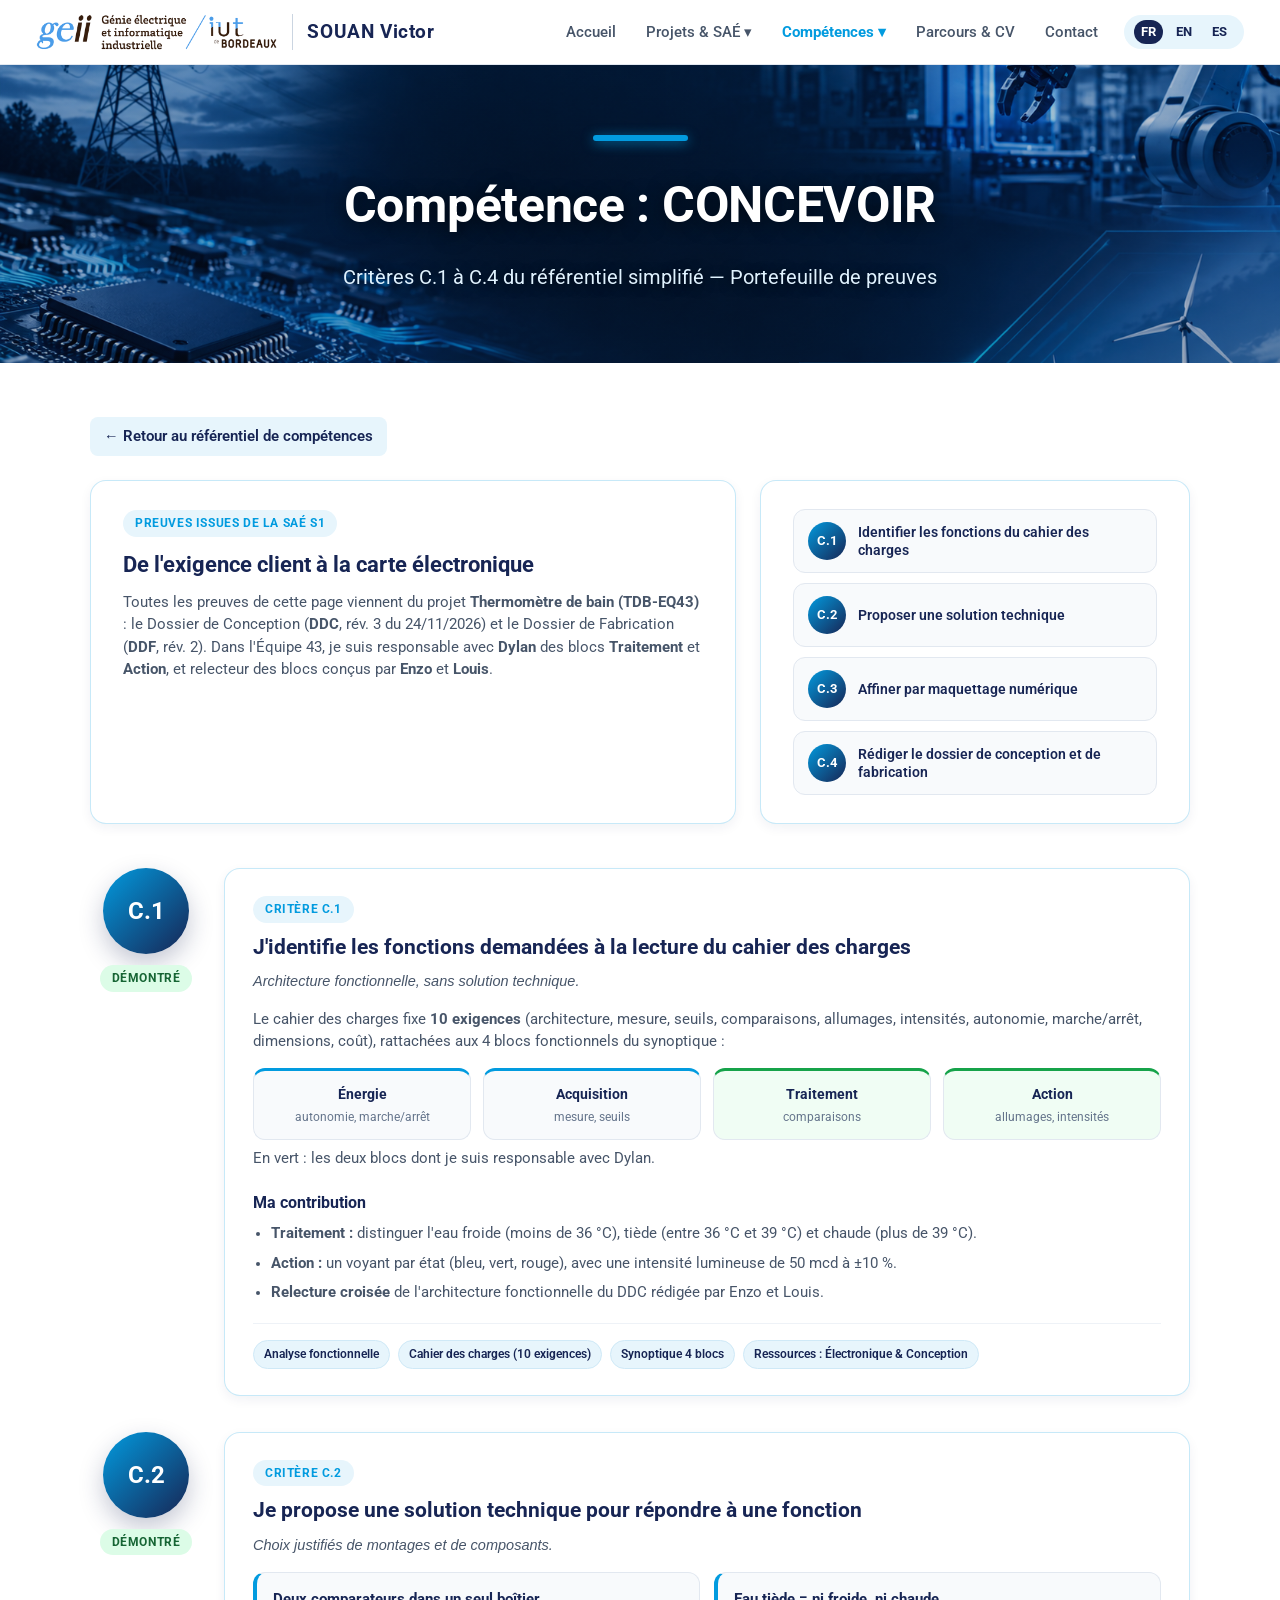
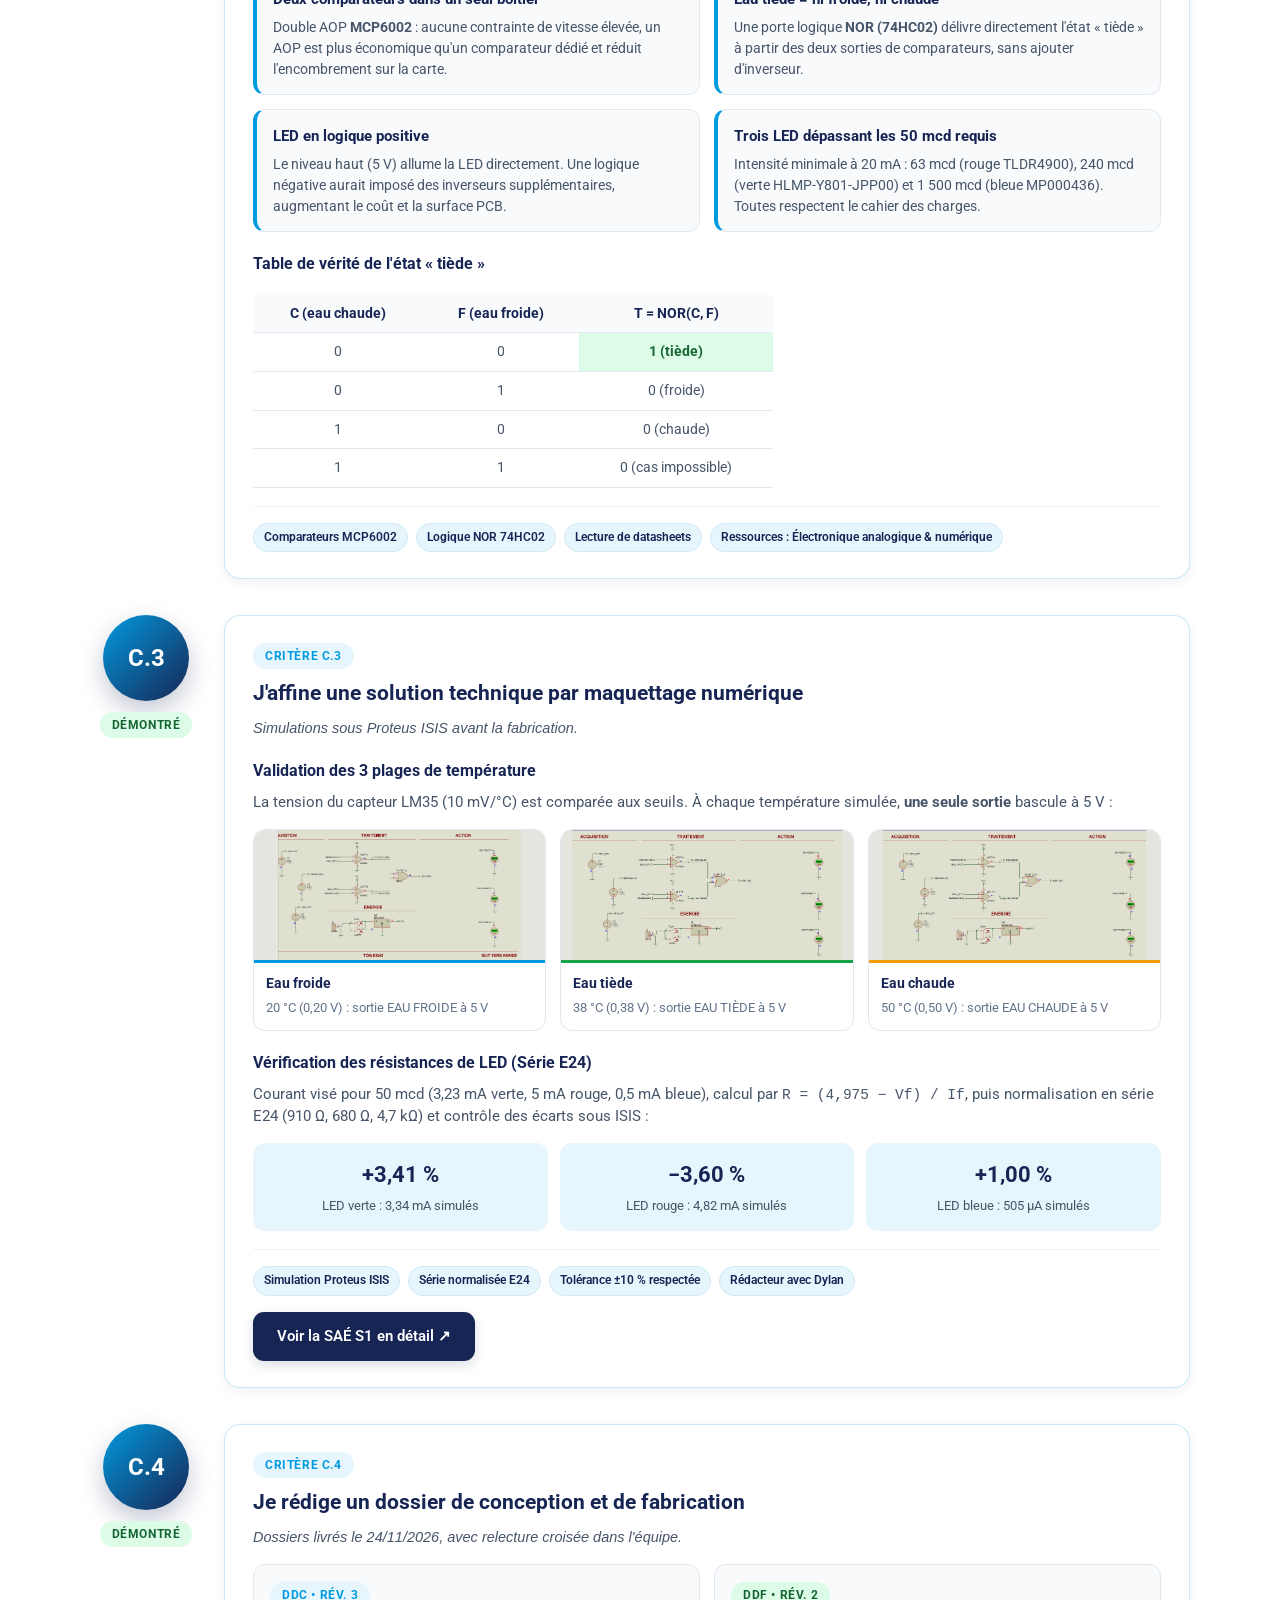
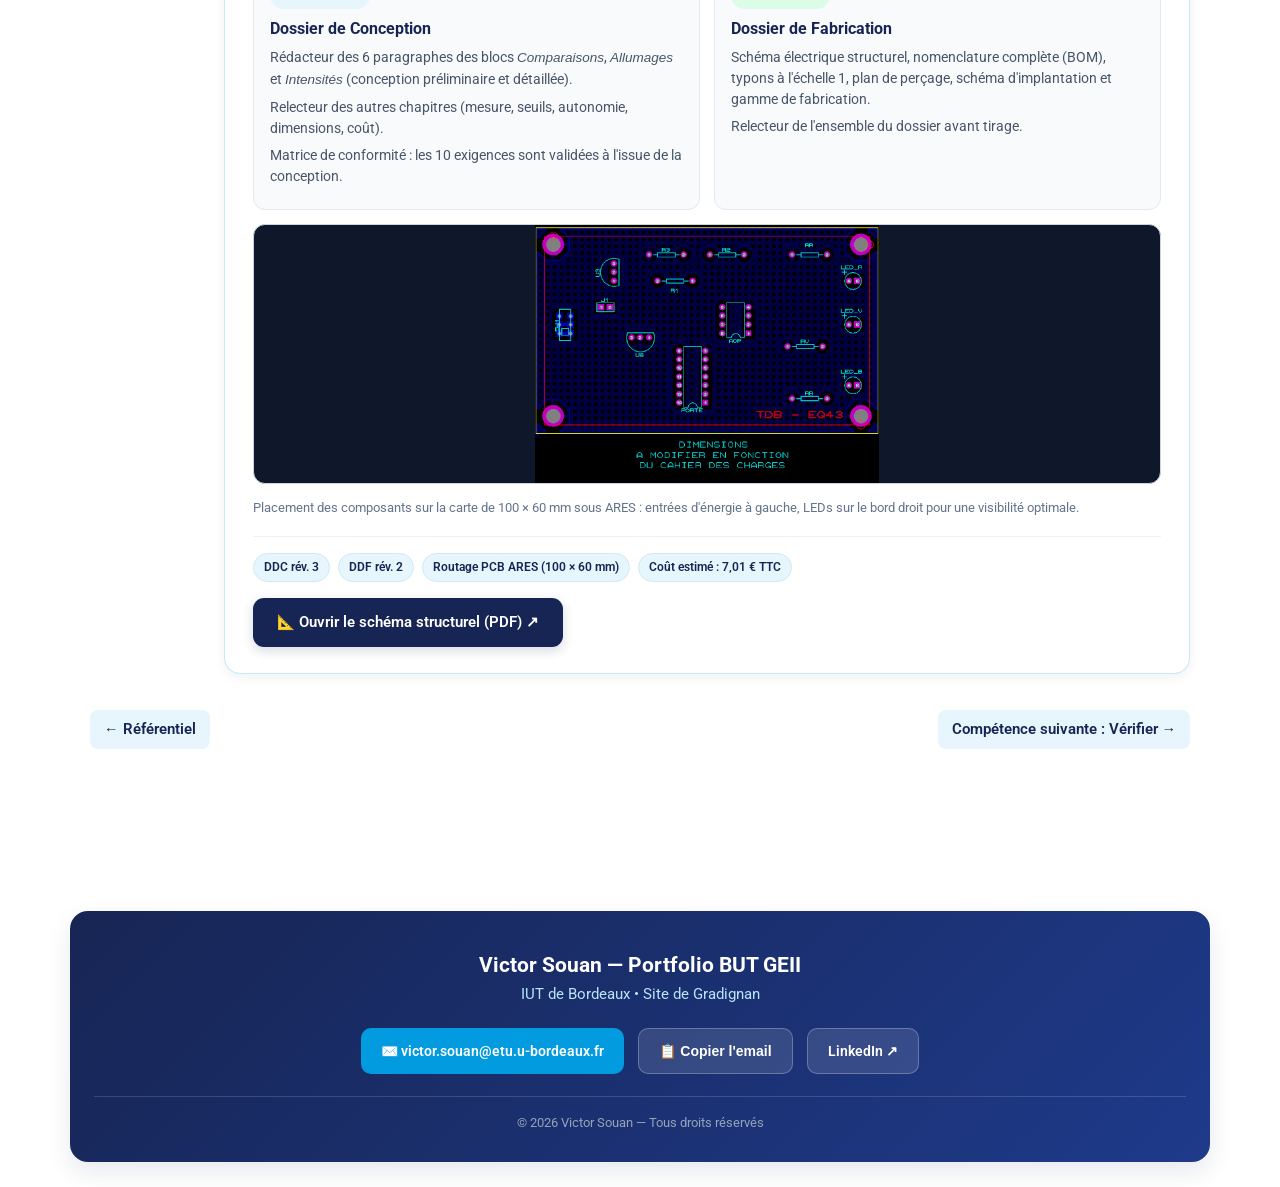
==== commit b20d8293: "Add files via upload" ====
--- a/comp-concevoir.html
+++ b/comp-concevoir.html
@@ -32,7 +32,6 @@
       color: #ffffff;
     }
 
-    /* ---------- Vue d'ensemble ---------- */
     .overview {
       display: grid;
       grid-template-columns: 1.5fr 1fr;
@@ -50,6 +49,7 @@
     .overview p {
       font-size: 14.5px;
       color: var(--text-muted);
+      line-height: 1.55;
     }
 
     .overview-steps {
@@ -94,7 +94,6 @@
       line-height: 1.35;
     }
 
-    /* ---------- Critères ---------- */
     .crit {
       display: grid;
       grid-template-columns: 112px 1fr;
@@ -145,6 +144,7 @@
     .crit-body li {
       font-size: 14.5px;
       color: var(--text-muted);
+      line-height: 1.55;
     }
 
     .crit-body ul {
@@ -181,7 +181,6 @@
       border: 1px solid #cfe9f7;
     }
 
-    /* ---------- Blocs de preuves ---------- */
     .blocks-grid {
       display: grid;
       grid-template-columns: repeat(4, 1fr);
@@ -440,8 +439,6 @@
             <li><a href="competences.html">Vue d'ensemble</a></li>
             <li><a href="comp-concevoir.html">Concevoir (C.1 à C.4)</a></li>
             <li><a href="comp-verifier.html">Vérifier (V.1 à V.2)</a></li>
-            <li><a href="comp-maintenir.html">Maintenir (M.1 à M.2)</a></li>
-            <li><a href="comp-installer.html">Installer — EME (I.2)</a></li>
             <li><a href="comp-manager.html">Manager (G.1 à G.3)</a></li>
           </ul>
         </li>
@@ -465,16 +462,14 @@
   <div class="container">
     <a href="competences.html" class="breadcrumb">← Retour au référentiel de compétences</a>
 
-    <!-- VUE D'ENSEMBLE -->
     <div class="overview">
       <div class="card reveal">
         <span class="badge badge-blue">Preuves issues de la SAÉ S1</span>
         <h2>De l'exigence client à la carte électronique</h2>
         <p>
-          Toutes les preuves de cette page viennent du projet <strong>Thermomètre de bain (TDB-EQ43)</strong> : le dossier de conception
-          (<strong>DDC</strong>, rév. 3 du 24/11/2026) et le dossier de fabrication (<strong>DDF</strong>, rév. 2).
-          Dans l'équipe, mes blocs sont le <strong>Traitement</strong> et l'<strong>Action</strong> (avec l'équipier 3) : j'y suis rédacteur
-          des paragraphes de conception. Je suis relecteur de tous les autres.
+          Toutes les preuves de cette page viennent du projet <strong>Thermomètre de bain (TDB-EQ43)</strong> : le Dossier de Conception
+          (<strong>DDC</strong>, rév. 3 du 24/11/2026) et le Dossier de Fabrication (<strong>DDF</strong>, rév. 2).
+          Dans l'Équipe 43, je suis responsable avec <strong>Dylan</strong> des blocs <strong>Traitement</strong> et <strong>Action</strong>, et relecteur des blocs conçus par <strong>Enzo</strong> et <strong>Louis</strong>.
         </p>
       </div>
       <div class="card reveal">
@@ -499,8 +494,8 @@
         <p class="crit-def">Architecture fonctionnelle, sans solution technique.</p>
 
         <p>
-          Le cahier des charges de Baby Corporation fixe <strong>10 exigences</strong> (architecture, mesure, seuils, comparaisons, allumages,
-          intensités, autonomie, marche/arrêt, dimensions, coût). Elles sont rattachées aux 4 blocs fonctionnels du synoptique du DDC.
+          Le cahier des charges fixe <strong>10 exigences</strong> (architecture, mesure, seuils, comparaisons, allumages,
+          intensités, autonomie, marche/arrêt, dimensions, coût), rattachées aux 4 blocs fonctionnels du synoptique :
         </p>
 
         <div class="blocks-grid">
@@ -509,21 +504,20 @@
           <div class="block-tile mine"><strong>Traitement</strong><span>comparaisons</span></div>
           <div class="block-tile mine"><strong>Action</strong><span>allumages, intensités</span></div>
         </div>
-        <p class="legend">En vert : les deux blocs dont je suis responsable avec l'équipier 3.</p>
-
-        <h3>Ma part</h3>
+        <p class="legend">En vert : les deux blocs dont je suis responsable avec Dylan.</p>
+
+        <h3>Ma contribution</h3>
         <ul>
           <li><strong>Traitement :</strong> distinguer l'eau froide (moins de 36 °C), tiède (entre 36 °C et 39 °C) et chaude (plus de 39 °C).</li>
           <li><strong>Action :</strong> un voyant par état (bleu, vert, rouge), avec une intensité lumineuse de 50 mcd à ±10 %.</li>
-          <li><strong>Relecture</strong> du paragraphe d'architecture du DDC rédigé par Enzo et Louis.</li>
+          <li><strong>Relecture croisée</strong> de l'architecture fonctionnelle du DDC rédigée par Enzo et Louis.</li>
         </ul>
 
         <div class="chips">
-          <span class="chip">DDC · CPR_ARCHITECTURE</span>
-          <span class="chip">Code référentiel C1a-3</span>
-          <span class="chip">EXIG_COMPARAISONS</span>
-          <span class="chip">EXIG_ALLUMAGES</span>
-          <span class="chip">EXIG_INTENSITES</span>
+          <span class="chip">Analyse fonctionnelle</span>
+          <span class="chip">Cahier des charges (10 exigences)</span>
+          <span class="chip">Synoptique 4 blocs</span>
+          <span class="chip">Ressources : Électronique &amp; Conception</span>
         </div>
       </div>
     </section>
@@ -542,19 +536,19 @@
         <div class="decisions">
           <div class="decision">
             <h4>Deux comparateurs dans un seul boîtier</h4>
-            <p>Double AOP <strong>MCP6002</strong> : aucune exigence de vitesse particulière, un AOP coûte moins cher qu'un comparateur dédié et prend moins de place.</p>
+            <p>Double AOP <strong>MCP6002</strong> : aucune contrainte de vitesse élevée, un AOP est plus économique qu'un comparateur dédié et réduit l'encombrement sur la carte.</p>
           </div>
           <div class="decision">
             <h4>Eau tiède = ni froide, ni chaude</h4>
-            <p>Une porte <strong>NOR (74HC02)</strong> donne directement l'état « tiède » et évite d'ajouter un inverseur.</p>
+            <p>Une porte logique <strong>NOR (74HC02)</strong> délivre directement l'état « tiède » à partir des deux sorties de comparateurs, sans ajouter d'inverseur.</p>
           </div>
           <div class="decision">
             <h4>LED en logique positive</h4>
-            <p>Le signal à l'état haut allume la LED directement. Une logique négative aurait demandé des inverseurs : plus de coût et de place sur une carte de dimensions imposées.</p>
+            <p>Le niveau haut (5 V) allume la LED directement. Une logique négative aurait imposé des inverseurs supplémentaires, augmentant le coût et la surface PCB.</p>
           </div>
           <div class="decision">
-            <h4>Trois LED qui respectent les 50 mcd</h4>
-            <p>Intensité minimale à 20 mA : 63 mcd (rouge TLDR4900), 240 mcd (verte HLMP-Y801-JPP00) et 1 500 mcd (bleue MP000436). Toutes dépassent l'exigence.</p>
+            <h4>Trois LED dépassant les 50 mcd requis</h4>
+            <p>Intensité minimale à 20 mA : 63 mcd (rouge TLDR4900), 240 mcd (verte HLMP-Y801-JPP00) et 1 500 mcd (bleue MP000436). Toutes respectent le cahier des charges.</p>
           </div>
         </div>
 
@@ -572,11 +566,10 @@
         </div>
 
         <div class="chips">
-          <span class="chip">DDC · CPR_COMPARAISONS</span>
-          <span class="chip">DDC · CPR_ALLUMAGES</span>
-          <span class="chip">DDC · CPR_INTENSITES</span>
-          <span class="chip">Codes C1a-9, C1a-10</span>
-          <span class="chip">Rédacteur avec Dylan</span>
+          <span class="chip">Comparateurs MCP6002</span>
+          <span class="chip">Logique NOR 74HC02</span>
+          <span class="chip">Lecture de datasheets</span>
+          <span class="chip">Ressources : Électronique analogique &amp; numérique</span>
         </div>
       </div>
     </section>
@@ -592,38 +585,38 @@
         <h2>J'affine une solution technique par maquettage numérique</h2>
         <p class="crit-def">Simulations sous Proteus ISIS avant la fabrication.</p>
 
-        <h3>Le traitement fonctionne dans les trois états</h3>
-        <p>La tension du LM35 (10 mV/°C) est comparée aux seuils. À chaque température testée, <strong>une seule sortie</strong> passe à 5 V.</p>
+        <h3>Validation des 3 plages de température</h3>
+        <p>La tension du capteur LM35 (10 mV/°C) est comparée aux seuils. À chaque température simulée, <strong>une seule sortie</strong> bascule à 5 V :</p>
         <div class="sim-grid">
           <div class="sim-card">
             <img src="simu-froide.png" alt="Simulation ISIS eau froide">
-            <div><strong>Eau froide</strong><span>20 °C, soit 0,20 V : sortie EAU FROIDE à 5 V</span></div>
+            <div><strong>Eau froide</strong><span>20 °C (0,20 V) : sortie EAU FROIDE à 5 V</span></div>
           </div>
           <div class="sim-card ok">
             <img src="simu-tiede.png" alt="Simulation ISIS eau tiède">
-            <div><strong>Eau tiède</strong><span>38 °C, soit 0,38 V : sortie EAU TIÈDE à 5 V</span></div>
+            <div><strong>Eau tiède</strong><span>38 °C (0,38 V) : sortie EAU TIÈDE à 5 V</span></div>
           </div>
           <div class="sim-card warm">
             <img src="simu-chaude.png" alt="Simulation ISIS eau chaude">
-            <div><strong>Eau chaude</strong><span>50 °C, soit 0,50 V : sortie EAU CHAUDE à 5 V</span></div>
-          </div>
-        </div>
-
-        <h3>Mes résistances de LED sont vérifiées</h3>
+            <div><strong>Eau chaude</strong><span>50 °C (0,50 V) : sortie EAU CHAUDE à 5 V</span></div>
+          </div>
+        </div>
+
+        <h3>Vérification des résistances de LED (Série E24)</h3>
         <p>
-          Courant visé pour 50 mcd (3,23 mA verte, 5 mA rouge, 0,5 mA bleue), puis R = (4,975 − Vf) / If, arrondie à la série E24
-          (910 Ω, 680 Ω, 4,7 kΩ). Le courant simulé est comparé à la valeur théorique :
+          Courant visé pour 50 mcd (3,23 mA verte, 5 mA rouge, 0,5 mA bleue), calcul par <code>R = (4,975 − Vf) / If</code>, puis normalisation en série E24
+          (910 Ω, 680 Ω, 4,7 kΩ) et contrôle des écarts sous ISIS :
         </p>
         <div class="tiles">
           <div class="tile"><strong>+3,41 %</strong><span>LED verte : 3,34 mA simulés</span></div>
-          <div class="tile"><strong>−3,6 %</strong><span>LED rouge : 4,82 mA simulés</span></div>
-          <div class="tile"><strong>+1 %</strong><span>LED bleue : 505 µA simulés</span></div>
+          <div class="tile"><strong>−3,60 %</strong><span>LED rouge : 4,82 mA simulés</span></div>
+          <div class="tile"><strong>+1,00 %</strong><span>LED bleue : 505 µA simulés</span></div>
         </div>
 
         <div class="chips">
-          <span class="chip">DDC · CDT_COMPARAISONS</span>
-          <span class="chip">DDC · CDT_INTENSITES</span>
-          <span class="chip">Codes C1b-22, C1b-24, C1b-25, C1b-26</span>
+          <span class="chip">Simulation Proteus ISIS</span>
+          <span class="chip">Série normalisée E24</span>
+          <span class="chip">Tolérance ±10 % respectée</span>
           <span class="chip">Rédacteur avec Dylan</span>
         </div>
         <div class="actions">
@@ -647,27 +640,27 @@
           <div class="doc-card">
             <span class="badge badge-blue">DDC • rév. 3</span>
             <h4>Dossier de Conception</h4>
-            <p>Rédacteur de 6 paragraphes : comparaisons, allumages et intensités, en conception préliminaire puis détaillée.</p>
-            <p>Relecteur des autres paragraphes (mesure, seuils, autonomie, dimensions, coût...).</p>
-            <p>Matrice de conformité : les 10 exigences sont conformes à l'issue de la conception.</p>
+            <p>Rédacteur des 6 paragraphes des blocs <em>Comparaisons</em>, <em>Allumages</em> et <em>Intensités</em> (conception préliminaire et détaillée).</p>
+            <p>Relecteur des autres chapitres (mesure, seuils, autonomie, dimensions, coût).</p>
+            <p>Matrice de conformité : les 10 exigences sont validées à l'issue de la conception.</p>
           </div>
           <div class="doc-card">
             <span class="badge badge-green">DDF • rév. 2</span>
             <h4>Dossier de Fabrication</h4>
-            <p>Schéma électrique, nomenclature, typons à l'échelle 1, plan de perçage, schéma d'implantation et processus de fabrication.</p>
-            <p>Relecteur de l'ensemble du dossier.</p>
+            <p>Schéma électrique structurel, nomenclature complète (BOM), typons à l'échelle 1, plan de perçage, schéma d'implantation et gamme de fabrication.</p>
+            <p>Relecteur de l'ensemble du dossier avant tirage.</p>
           </div>
         </div>
 
         <figure class="pcb-figure">
           <img src="pcb-ares.png" alt="Placement des composants sur le PCB sous ARES">
-          <figcaption>Placement des composants sur la carte de 100 × 60 mm sous ARES : entrées d'énergie à gauche, LED sur le bord droit pour une visibilité maximale.</figcaption>
+          <figcaption>Placement des composants sur la carte de 100 × 60 mm sous ARES : entrées d'énergie à gauche, LEDs sur le bord droit pour une visibilité optimale.</figcaption>
         </figure>
 
         <div class="chips">
           <span class="chip">DDC rév. 3</span>
           <span class="chip">DDF rév. 2</span>
-          <span class="chip">Codes C1c-34, C1c-35, C1c-36</span>
+          <span class="chip">Routage PCB ARES (100 × 60 mm)</span>
           <span class="chip">Coût estimé : 7,01 € TTC</span>
         </div>
         <div class="actions">
